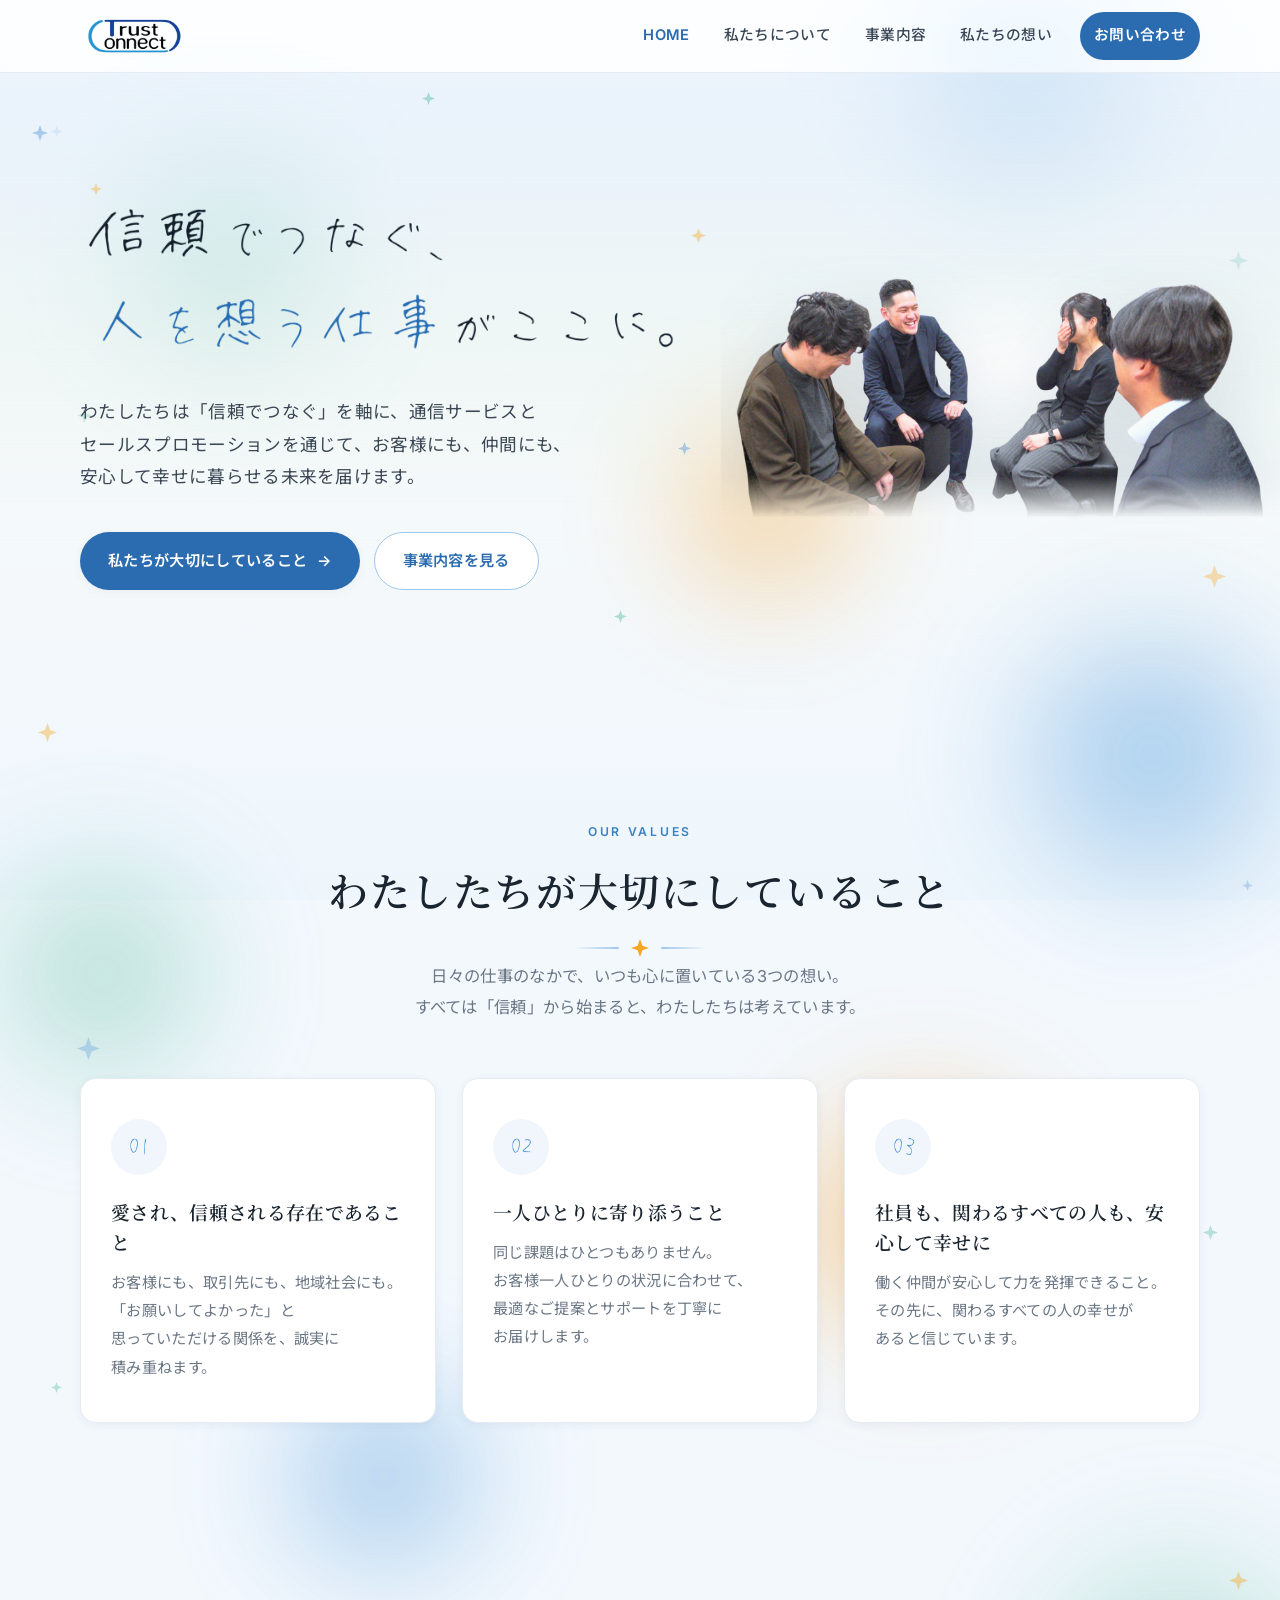
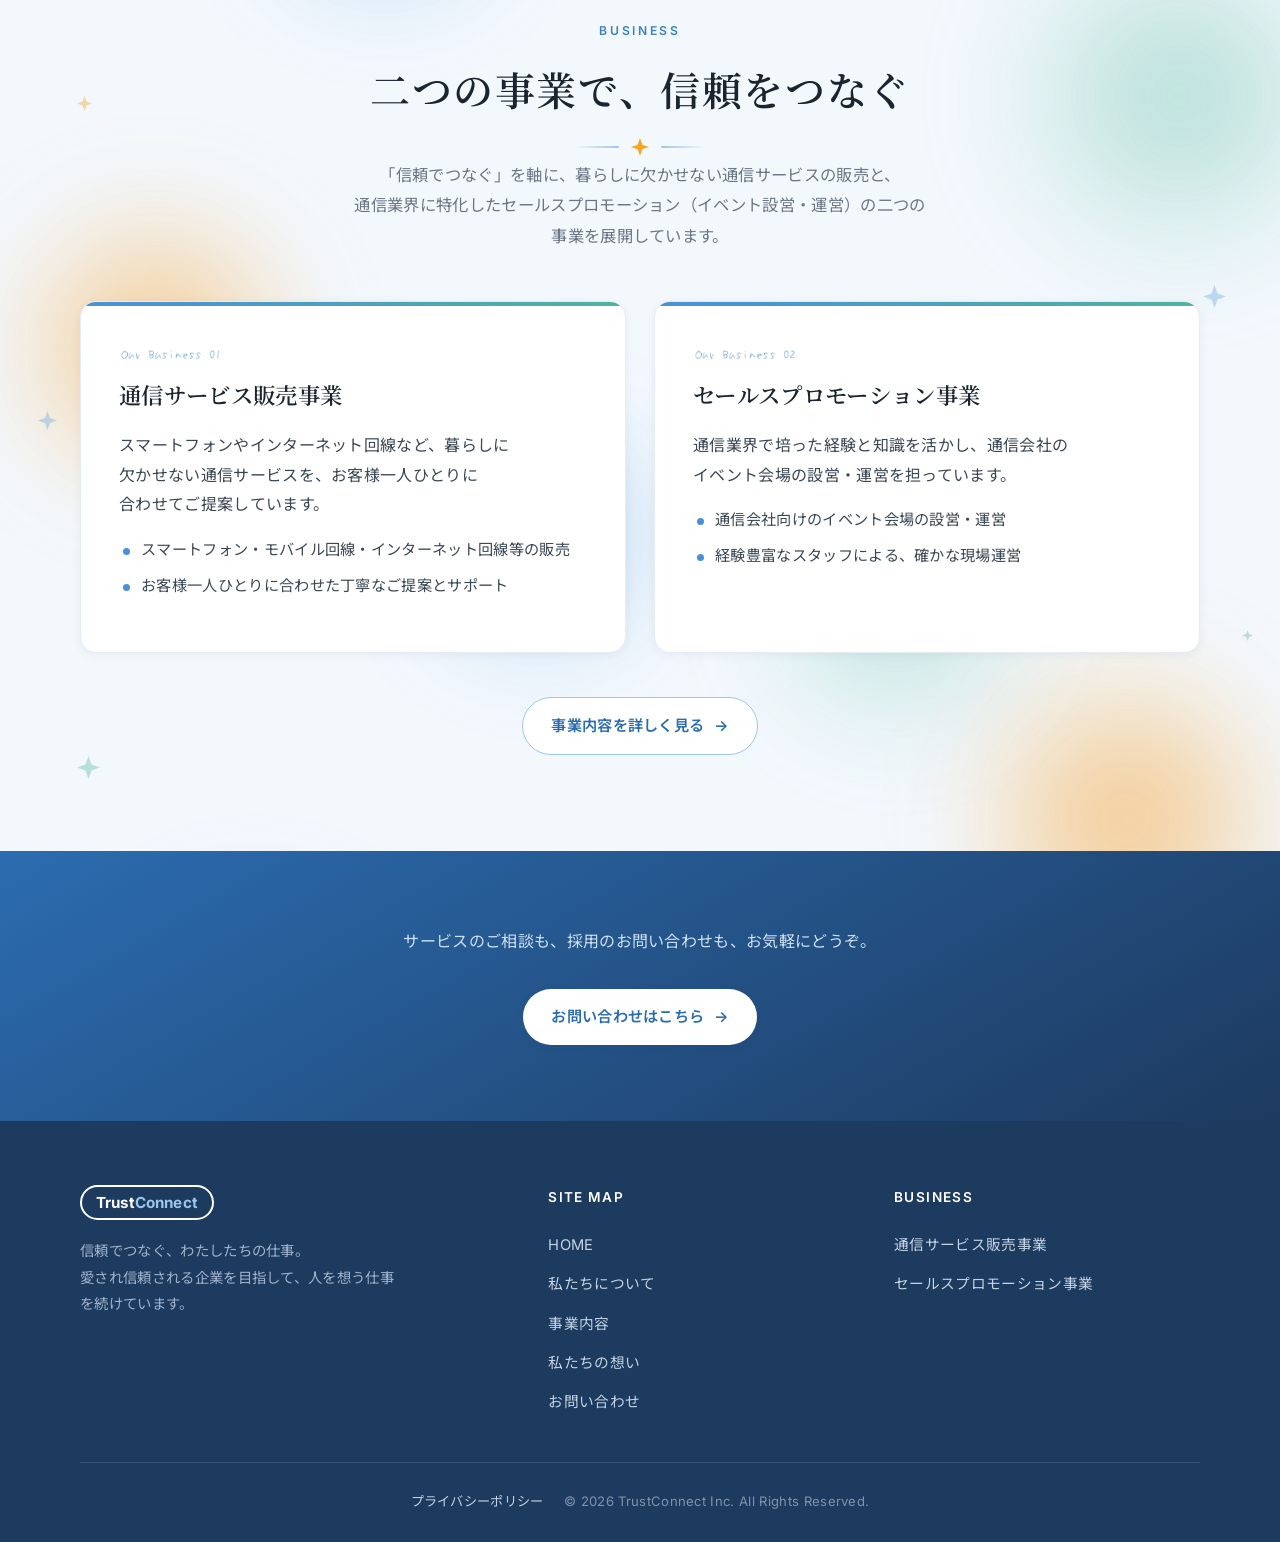
==== index.html @ 956bd87d "HOMEヒーローのあしらい（星）を控えめに調整 Co-Authored-By: Claude Opus 4.8 <noreply@anthropic.com>" ====
<!DOCTYPE html>
<html lang="ja">
<head>
<meta charset="UTF-8">
<meta name="viewport" content="width=device-width, initial-scale=1.0">
<title>TrustConnect株式会社｜信頼でつなぐ、わたしたちの仕事。</title>
<meta name="description" content="TrustConnect株式会社（トラストコネクト）は「信頼でつなぐ」を軸に、通信サービスの販売事業とセールスプロモーション事業を展開しています。愛され信頼される企業を目指して。">
<meta property="og:title" content="TrustConnect株式会社（トラストコネクト）">
<meta property="og:description" content="信頼でつなぐ、わたしたちの仕事。通信サービス販売・セールスプロモーション（イベント設営・運営）のTrustConnect株式会社（トラストコネクト）。">
<meta property="og:type" content="website">
<meta property="og:site_name" content="TrustConnect株式会社">
<script type="application/ld+json">
{
  "@context": "https://schema.org",
  "@type": "Organization",
  "name": "TrustConnect株式会社",
  "alternateName": ["トラストコネクト", "TrustConnect", "トラストコネクト株式会社"],
  "url": "https://trust-y107.github.io/trustconnect/",
  "logo": "https://trust-y107.github.io/trustconnect/images/logo.png",
  "foundingDate": "2020-09",
  "address": {
    "@type": "PostalAddress",
    "addressCountry": "JP",
    "addressRegion": "兵庫県",
    "addressLocality": "神戸市中央区",
    "streetAddress": "旭通４丁目１番３"
  },
  "email": "info@trust-effort.co.jp"
}
</script>
<link rel="preconnect" href="https://fonts.googleapis.com">
<link rel="preconnect" href="https://fonts.gstatic.com" crossorigin>
<link href="https://fonts.googleapis.com/css2?family=Inter:wght@400;500;600;700&family=Noto+Serif+JP:wght@500;600;700&family=Noto+Sans+JP:wght@400;500;700&display=swap" rel="stylesheet">
<link rel="stylesheet" href="css/style.css">
</head>
<body>

<!-- ヘッダー -->
<header class="site-header">
  <div class="container nav">
    <a href="index.html" class="brand">
      <span class="brand-logo">Trust<span>Connect</span></span>
    </a>
    <button class="nav-toggle" aria-label="メニュー"><span></span><span></span><span></span></button>
    <nav class="nav-menu">
      <a href="index.html" class="is-active">HOME</a>
      <a href="about.html">私たちについて</a>
      <a href="business.html">事業内容</a>
      <a href="vision.html">私たちの想い</a>
      <a href="contact.html" class="nav-cta">お問い合わせ</a>
    </nav>
  </div>
</header>

<!-- ヒーロー -->
<section class="hero">
  <span class="blob blob-1"></span>
  <span class="blob blob-2"></span>
  <span class="blob blob-3"></span>
  <div class="hero-decos" aria-hidden="true">
    <svg style="top:8%;left:2.5%;color:#4a90d9;width:16px;height:16px" viewBox="-10 -10 20 20"><path d="M0,-10 L2.6,-2.6 L10,0 L2.6,2.6 L0,10 L-2.6,2.6 L-10,0 L-2.6,-2.6 Z" fill="currentColor"/></svg>
    <svg style="top:17%;left:7%;color:#f5a623;width:12px;height:12px" viewBox="-10 -10 20 20"><path d="M0,-10 L2.6,-2.6 L10,0 L2.6,2.6 L0,10 L-2.6,2.6 L-10,0 L-2.6,-2.6 Z" fill="currentColor"/></svg>
    <svg style="top:3%;left:33%;color:#4fb3a0;width:13px;height:13px" viewBox="-10 -10 20 20"><path d="M0,-10 L2.6,-2.6 L10,0 L2.6,2.6 L0,10 L-2.6,2.6 L-10,0 L-2.6,-2.6 Z" fill="currentColor"/></svg>
    <svg style="top:24%;left:54%;color:#f5a623;width:15px;height:15px" viewBox="-10 -10 20 20"><path d="M0,-10 L2.6,-2.6 L10,0 L2.6,2.6 L0,10 L-2.6,2.6 L-10,0 L-2.6,-2.6 Z" fill="currentColor"/></svg>
    <svg style="top:57%;left:53%;color:#4a90d9;width:13px;height:13px" viewBox="-10 -10 20 20"><path d="M0,-10 L2.6,-2.6 L10,0 L2.6,2.6 L0,10 L-2.6,2.6 L-10,0 L-2.6,-2.6 Z" fill="currentColor"/></svg>
    <svg style="bottom:15%;left:48%;color:#4fb3a0;width:13px;height:13px" viewBox="-10 -10 20 20"><path d="M0,-10 L2.6,-2.6 L10,0 L2.6,2.6 L0,10 L-2.6,2.6 L-10,0 L-2.6,-2.6 Z" fill="currentColor"/></svg>
  </div>
  <div class="container">
    <div class="hero-grid">
      <div class="hero-inner reveal">
        <h1 class="hero-title-img"><img src="images/hero-title.png" alt="信頼でつなぐ、人を想う仕事がここに。"></h1>
        <p class="lead">わたしたちは「信頼でつなぐ」を軸に、通信サービスとセールスプロモーションを通じて、お客様にも、仲間にも、安心して幸せに暮らせる未来を届けます。</p>
        <div class="hero-actions">
          <a href="vision.html" class="btn btn-primary btn-arrow">私たちが大切にしていること</a>
          <a href="business.html" class="btn btn-ghost">事業内容を見る</a>
        </div>
      </div>
      <figure class="hero-figure cutout reveal">
        <img src="images/team_web.png" alt="談笑する TrustConnect のメンバー">
      </figure>
    </div>
  </div>
</section>

<!-- 3つの想い／価値観 -->
<section class="section">
  <div class="container center reveal">
    <span class="eyebrow">Our Values</span>
    <h2 class="section-title">わたしたちが大切にしていること</h2>
    <p class="section-lead">日々の仕事のなかで、いつも心に置いている3つの想い。<br>すべては「信頼」から始まると、わたしたちは考えています。</p>
  </div>
  <div class="container">
    <div class="values">
      <div class="value-card reveal">
        <div class="value-num"><img src="images/num-01.png" alt="01"></div>
        <h3>愛され、信頼される存在であること</h3>
        <p>お客様にも、取引先にも、地域社会にも。「お願いしてよかった」と思っていただける関係を、誠実に積み重ねます。</p>
      </div>
      <div class="value-card reveal">
        <div class="value-num"><img src="images/num-02.png" alt="02"></div>
        <h3>一人ひとりに寄り添うこと</h3>
        <p>同じ課題はひとつもありません。お客様一人ひとりの状況に合わせて、最適なご提案とサポートを丁寧にお届けします。</p>
      </div>
      <div class="value-card reveal">
        <div class="value-num"><img src="images/num-03.png" alt="03"></div>
        <h3>社員も、関わるすべての人も、安心して幸せに</h3>
        <p>働く仲間が安心して力を発揮できること。その先に、関わるすべての人の幸せがあると信じています。</p>
      </div>
    </div>
  </div>
</section>

<!-- 事業内容の概要 -->
<section class="section section--soft biz-section">
  <div class="container center reveal">
    <span class="eyebrow">Business</span>
    <h2 class="section-title">二つの事業で、信頼をつなぐ</h2>
    <p class="section-lead">「信頼でつなぐ」を軸に、暮らしに欠かせない通信サービスの販売と、通信業界に特化したセールスプロモーション（イベント設営・運営）の二つの事業を展開しています。</p>
  </div>
  <div class="container">
    <div class="biz-grid">
      <div class="biz-card reveal">
        <span class="biz-tag"><img src="images/label-biz-01.png" alt="Our Business 01"></span>
        <h3>通信サービス販売事業</h3>
        <p>スマートフォンやインターネット回線など、暮らしに欠かせない通信サービスを、お客様一人ひとりに合わせてご提案しています。</p>
        <ul>
          <li>スマートフォン・モバイル回線・インターネット回線等の販売</li>
          <li>お客様一人ひとりに合わせた丁寧なご提案とサポート</li>
        </ul>
      </div>
      <div class="biz-card reveal">
        <span class="biz-tag"><img src="images/label-biz-02.png" alt="Our Business 02"></span>
        <h3>セールスプロモーション事業</h3>
        <p>通信業界で培った経験と知識を活かし、通信会社のイベント会場の設営・運営を担っています。</p>
        <ul>
          <li>通信会社向けのイベント会場の設営・運営</li>
          <li>経験豊富なスタッフによる、確かな現場運営</li>
        </ul>
      </div>
    </div>
    <div class="center" style="margin-top:44px;">
      <a href="business.html" class="btn btn-ghost btn-arrow">事業内容を詳しく見る</a>
    </div>
  </div>
</section>

<!-- CTA -->
<section class="cta-band">
  <div class="container reveal">
    <p>サービスのご相談も、採用のお問い合わせも、お気軽にどうぞ。</p>
    <a href="contact.html" class="btn btn-primary btn-arrow">お問い合わせはこちら</a>
  </div>
</section>

<!-- フッター -->
<footer class="site-footer">
  <div class="container">
    <div class="footer-grid">
      <div class="footer-brand">
        <span class="brand-logo">Trust<span>Connect</span></span>
        <p>信頼でつなぐ、わたしたちの仕事。<br>愛され信頼される企業を目指して、人を想う仕事を続けています。</p>
      </div>
      <div class="footer-col">
        <h4>SITE MAP</h4>
        <a href="index.html">HOME</a>
        <a href="about.html">私たちについて</a>
        <a href="business.html">事業内容</a>
        <a href="vision.html">私たちの想い</a>
        <a href="contact.html">お問い合わせ</a>
      </div>
      <div class="footer-col">
        <h4>BUSINESS</h4>
        <a href="business.html">通信サービス販売事業</a>
        <a href="business.html">セールスプロモーション事業</a>
      </div>
    </div>
    <div class="footer-bottom">
      <a href="privacy.html" class="footer-legal-link">プライバシーポリシー</a>
      © 2026 TrustConnect Inc. All Rights Reserved.
    </div>
  </div>
</footer>

<script src="js/main.js"></script>
</body>
</html>
---- css/style.css ----
/* =========================================================
   TrustConnect Corporate Site
   コンセプト：信頼でつなぐ、わたしたちの仕事。
   ========================================================= */

/* ---------- デザイントークン（配色・フォント） ---------- */
:root {
  /* 配色：ロゴに合わせた信頼感 + 少しの幸福感 */
  --blue-900: #1d3a5f;
  --blue-700: #2b6cb0;
  --blue-600: #3b82c4;
  --blue-500: #4a90d9;
  --blue-300: #9cc6ec;
  --blue-100: #dcebf8;
  --blue-50:  #f0f6fc;
  --teal:     #4fb3a0;   /* 安心感 */
  --accent:   #f5a623;   /* 幸福感（差し色） */
  --accent-soft: #fbd38d;

  --ink:      #1a2530;
  --text:     #3b4754;
  --text-soft:#6b7785;
  --line:     #e6ecf2;
  --bg:       #ffffff;
  --bg-soft:  #f7fafd;

  --serif: 'Noto Serif JP', serif;
  --sans:  'Inter', 'Noto Sans JP', sans-serif;

  --maxw: 1120px;
  --radius: 16px;
  --shadow-sm: 0 2px 10px rgba(29, 58, 95, .06);
  --shadow-md: 0 12px 36px rgba(29, 58, 95, .10);
}

/* ---------- リセット ---------- */
*, *::before, *::after { box-sizing: border-box; }
html { scroll-behavior: smooth; -webkit-text-size-adjust: 100%; }
body {
  margin: 0;
  font-family: var(--sans);
  color: var(--text);
  background: #f3f8fd;
  position: relative;
  line-height: 1.85;
  font-size: 16px;
  letter-spacing: .02em;
  -webkit-font-smoothing: antialiased;
}

/* ページ全体のやわらかい背景ウォッシュ（固定） */
body::before {
  content: ""; position: fixed; inset: 0; z-index: -2; pointer-events: none;
  background: linear-gradient(180deg,
    #f1f7fd 0%, #eaf3fb 16%, #f1f8f5 36%, #f7fafd 58%, #eef6fc 100%);
}
/* 色のぼかしを点々と散らして、それぞれゆっくり漂わせる（JSで生成） */
.bg-blobs {
  position: absolute; inset: 0; z-index: -1;
  overflow: hidden; pointer-events: none;
}
.bg-blob {
  position: absolute; border-radius: 50%;
  filter: blur(54px); opacity: .74;
  will-change: transform;
  animation: blobFloat 20s ease-in-out infinite alternate;
}
.bg-blob.v2 { animation-name: blobFloat2; }
.bg-blob.v3 { animation-name: blobFloat3; }

@keyframes blobFloat {
  0%   { transform: translate(0, 0) scale(1); }
  50%  { transform: translate(96px, -116px) scale(1.24); }
  100% { transform: translate(-84px, 72px) scale(.82); }
}
@keyframes blobFloat2 {
  0%   { transform: translate(0, 0) scale(1.08); }
  50%  { transform: translate(-110px, 86px) scale(.8); }
  100% { transform: translate(78px, -98px) scale(1.26); }
}
@keyframes blobFloat3 {
  0%   { transform: translate(0, 0) scale(.9); }
  50%  { transform: translate(88px, 104px) scale(1.22); }
  100% { transform: translate(-94px, -76px) scale(1.05); }
}

/* ヒーローの装飾ぼかしもゆっくり動かす */
.blob { animation: blobFloat 26s ease-in-out infinite alternate; will-change: transform; }
.blob-2 { animation-name: blobFloat2; animation-duration: 34s; }
.blob-3 { animation-name: blobFloat3; animation-duration: 30s; }

/* 「視差効果を減らす」設定時はアニメーションを止める（色は残す） */
@media (prefers-reduced-motion: reduce) {
  .bg-blob, .blob { animation: none !important; }
}
img { max-width: 100%; display: block; }
a { color: inherit; text-decoration: none; }
ul { margin: 0; padding: 0; list-style: none; }

/* ---------- レイアウト ---------- */
.container { width: min(100% - 48px, var(--maxw)); margin-inline: auto; }
.section { padding: 96px 0; }
/* セクション背景は透過し、ページ全体の背景ぼかしを見せる（境目をなくす） */
.section--soft { background: transparent; }
.section--blue { background: transparent; }

/* ---------- 見出し ---------- */
.eyebrow {
  display: inline-block;
  font-family: var(--sans);
  font-size: .76rem;
  font-weight: 600;
  letter-spacing: .22em;
  text-transform: uppercase;
  color: var(--blue-600);
  margin-bottom: 18px;
}
.section-title {
  font-family: var(--serif);
  font-weight: 600;
  font-size: clamp(1.7rem, 1.1rem + 2.4vw, 2.5rem);
  line-height: 1.45;
  color: var(--ink);
  margin: 0 0 20px;
  letter-spacing: .04em;
}
.section-lead {
  max-width: 660px;
  color: var(--text-soft);
  margin: 0 auto;
  font-size: 1.02rem;
}
.center { text-align: center; }

/* ---------- ヘッダー ---------- */
.site-header {
  position: sticky; top: 0; z-index: 50;
  background: rgba(255,255,255,.82);
  backdrop-filter: saturate(160%) blur(14px);
  border-bottom: 1px solid var(--line);
}
.nav {
  display: flex; align-items: center; justify-content: space-between;
  height: 72px;
}
.brand { display: flex; align-items: center; gap: 10px; }
/* ロゴ画像（テキストは読み上げ用に残し、見た目は画像に置き換え） */
.brand-logo {
  display: inline-block;
  width: 150px; height: 44px;
  background: url("../images/logo.png") left center / contain no-repeat;
  text-indent: -9999px; overflow: hidden; white-space: nowrap;
  border: 0; padding: 0;
}
.brand-logo span { display: none; }

.nav-menu { display: flex; align-items: center; gap: 6px; }
.nav-menu a {
  font-size: .92rem;
  font-weight: 500;
  color: var(--text);
  padding: 10px 14px;
  border-radius: 999px;
  transition: color .2s, background .2s;
}
.nav-menu a:hover { color: var(--blue-700); background: var(--blue-50); }
.nav-menu a.is-active { color: var(--blue-700); font-weight: 600; }
.nav-cta {
  margin-left: 8px;
  background: var(--blue-700) !important;
  color: #fff !important;
  font-weight: 600 !important;
}
.nav-cta:hover { background: var(--blue-900) !important; }

.nav-toggle {
  display: none; border: none; background: transparent; cursor: pointer;
  width: 44px; height: 44px; padding: 10px;
}
.nav-toggle span {
  display: block; height: 2px; background: var(--ink); border-radius: 2px;
  transition: transform .25s, opacity .25s;
}
.nav-toggle span + span { margin-top: 6px; }

/* ---------- ボタン ---------- */
.btn {
  display: inline-flex; align-items: center; gap: 10px;
  font-weight: 600; font-size: .95rem;
  padding: 14px 28px; border-radius: 999px;
  transition: transform .2s, box-shadow .2s, background .2s;
  cursor: pointer; border: none;
}
.btn-primary { background: var(--blue-700); color: #fff; box-shadow: var(--shadow-sm); }
.btn-primary:hover { background: var(--blue-900); transform: translateY(-2px); box-shadow: var(--shadow-md); }
.btn-ghost { background: #fff; color: var(--blue-700); border: 1.5px solid var(--blue-300); }
.btn-ghost:hover { border-color: var(--blue-700); transform: translateY(-2px); }
.btn-arrow::after { content: "→"; transition: transform .2s; }
.btn:hover .btn-arrow::after, .btn-arrow:hover::after { transform: translateX(4px); }

/* ---------- ヒーロー ---------- */
.hero {
  position: relative; overflow: hidden;
  /* 上はやさしく色づき、下端は透明にして背景へ馴染ませる（切れ目をなくす） */
  background: linear-gradient(180deg,
    rgba(233,242,251,.65) 0%, rgba(238,246,243,.32) 55%, rgba(247,250,253,0) 100%);
  padding: 120px 0 130px;
}
.hero-grid {
  position: relative; z-index: 2;
  display: grid; grid-template-columns: 1.16fr .84fr; gap: 30px; align-items: center;
}
.hero-inner { max-width: 700px; }
.hero-figure { position: relative; margin: 0; }
.hero-figure img { width: 100%; height: auto; display: block; }

/* 切り抜き写真：右の余白側へ広げて大きく＋背景になじむやわらかい雰囲気に */
.hero-figure.cutout { width: calc(100% + 80px); margin-right: -80px; }
.hero-figure.cutout::before {            /* 人物のうしろに置く、やわらかい光 */
  content: ""; position: absolute; inset: -8% -2% 2% -2%; z-index: -1;
  background: radial-gradient(58% 52% at 52% 46%, rgba(255,255,255,.92), rgba(255,255,255,0) 72%);
  filter: blur(6px);
}
.hero-figure.cutout img {
  transform: scale(1.04); transform-origin: right bottom;      /* 少し大きく */
  filter: brightness(1.09) saturate(1.05) contrast(.96)        /* 明るく・やわらかく */
          drop-shadow(0 22px 38px rgba(29, 58, 95, .14));
  /* 体の切れた下端を背景へふわっと溶かし、不自然なカット線を消す */
  -webkit-mask-image: linear-gradient(to bottom, #000 84%, rgba(0,0,0,0) 100%);
          mask-image: linear-gradient(to bottom, #000 84%, rgba(0,0,0,0) 100%);
}
.hero-figure.framed img { border-radius: 22px; box-shadow: var(--shadow-md); }

/* ヒーローのあしらい（アクセントの星） */
.hero-decos { position: absolute; inset: 0; z-index: 1; pointer-events: none; }
.hero-decos svg { position: absolute; opacity: .42; filter: drop-shadow(0 1px 3px rgba(29,58,95,.05)); }
@media (max-width: 760px) { .hero-decos svg:nth-child(n+4) { display: none; } }
.hero h1 {
  font-family: var(--serif);
  font-weight: 600;
  font-size: clamp(2rem, 1.2rem + 3.2vw, 3.1rem);
  line-height: 1.5;
  color: var(--ink);
  letter-spacing: .03em;
  margin: 0 0 26px;
}
.hero h1 .accent { color: var(--blue-700); }
/* 手書きタイトル（えり字・画像） */
.hero h1.hero-title-img { margin: 0 0 30px; }
.hero h1.hero-title-img img { display: block; width: 100%; max-width: 700px; height: auto; }
.hero p.lead {
  font-size: 1.1rem; color: var(--text); max-width: 560px; margin: 0 0 38px;
  /* 日本語を自然な区切りで折り返し、行末の孤立文字を防ぐ */
  line-break: strict;
  word-break: auto-phrase;
  text-wrap: pretty;
}
.hero-actions { display: flex; gap: 14px; flex-wrap: wrap; }

/* 旧・ヒーロー内の装飾ぼかしは非表示（overflow:hidden で下端が切れて横線になるため）。
   色の動きはページ全体の .bg-blobs が担当する */
.blob { display: none; }
.blob-1 { width: 360px; height: 360px; background: var(--blue-300); top: -80px; right: -60px; }
.blob-2 { width: 300px; height: 300px; background: var(--accent-soft); bottom: -90px; right: 18%; opacity:.4; }
.blob-3 { width: 260px; height: 260px; background: #bfe8de; bottom: -70px; left: -60px; opacity:.45; }

/* ---------- 価値観カード（3つの想い） ---------- */
.values { display: grid; grid-template-columns: repeat(3, 1fr); gap: 26px; margin-top: 56px; }
.value-card {
  background: #fff; border: 1px solid var(--line); border-radius: var(--radius);
  padding: 40px 30px; box-shadow: var(--shadow-sm);
  transition: transform .25s, box-shadow .25s;
}
.value-card:hover { transform: translateY(-6px); box-shadow: var(--shadow-md); }
.value-num {
  font-family: var(--serif); font-size: 1.5rem; color: var(--blue-500);
  width: 56px; height: 56px; border-radius: 50%;
  display: grid; place-items: center; background: var(--blue-50);
  margin-bottom: 22px;
}
.value-num img { height: 34px; width: auto; display: block; }
.value-card h3 {
  font-family: var(--serif); font-weight: 600; font-size: 1.18rem;
  color: var(--ink); margin: 0 0 12px; line-height: 1.6;
}
.value-card p { margin: 0; font-size: .95rem; color: var(--text-soft); }

/* ---------- 事業概要（2カラム） ---------- */
.biz-grid { display: grid; grid-template-columns: repeat(2, 1fr); gap: 28px; margin-top: 50px; }
.biz-card {
  position: relative; overflow: hidden;
  background: #fff; border: 1px solid var(--line); border-radius: var(--radius);
  padding: 44px 38px; box-shadow: var(--shadow-sm);
  transition: transform .25s, box-shadow .25s;
}
.biz-card:hover { transform: translateY(-6px); box-shadow: var(--shadow-md); }
.biz-card::before {
  content: ""; position: absolute; top: 0; left: 0; width: 100%; height: 4px;
  background: linear-gradient(90deg, var(--blue-500), var(--teal));
}
.biz-tag {
  font-size: .74rem; font-weight: 600; letter-spacing: .14em;
  color: var(--blue-600); text-transform: uppercase;
}
.biz-card h3 {
  font-family: var(--serif); font-size: 1.4rem; color: var(--ink);
  margin: 10px 0 16px; font-weight: 600;
}
.biz-card ul { margin-top: 16px; }
.biz-card li {
  position: relative; padding-left: 22px; margin-bottom: 8px;
  font-size: .95rem; color: var(--text);
}
.biz-card li::before {
  content: ""; position: absolute; left: 4px; top: 12px;
  width: 7px; height: 7px; border-radius: 50%; background: var(--blue-500);
}

/* ---------- 背景の飾り星（全ページ共通・左右端のみ） ---------- */
.bg-stars { position: absolute; inset: 0; z-index: -1; pointer-events: none; overflow: hidden; }
.bg-stars svg { filter: drop-shadow(0 1px 3px rgba(29,58,95,.05)); }
/* 余白が狭い画面では文字に重なるため非表示 */
@media (max-width: 900px) { .bg-stars { display: none; } }

/* ---------- 日本語の自然な改行（孤立文字・不自然な折り返しを防ぐ） ---------- */
.section-lead, .lead, .page-hero p, .biz-card p, .biz-card li,
.value-card p, .policy-item p, .message-body p, .story-block p,
.cta-band p, .legal-intro, .legal-article p, .form-note {
  line-break: strict;
  word-break: auto-phrase;
  text-wrap: pretty;
}

/* vision の引用（手書き画像） */
.quote img { display: block; width: 100%; max-width: 540px; height: auto; margin: 0 auto; }

/* ---------- BUSINESS セクションのあしらい ---------- */
.biz-section { position: relative; }
.biz-section > .container { position: relative; z-index: 1; }

/* タイトル下の飾り罫＋星 */
.title-deco { display: flex; align-items: center; justify-content: center; gap: 12px; margin: 16px 0 4px; }
.title-deco i { display: block; width: 46px; height: 2px; border-radius: 2px; background: linear-gradient(90deg, transparent, var(--blue-300)); }
.title-deco i:last-child { background: linear-gradient(90deg, var(--blue-300), transparent); }
.title-deco .ds { width: 18px; height: 18px; color: var(--accent); }

/* Our Business ラベル（手書き画像） */
.biz-tag img { height: 18px; width: auto; display: block; }
.biz-tag-num img { height: 50px; }                 /* 事業内容ページ：番号のみ・大きめ */

/* 事業紹介の本文：HOMEのカード本文と同じ詰め具合に揃える */
.biz-intro p { line-height: 1.85; margin: 0 0 16px; }

/* 事業紹介とカードの間隔をHOMEと同じに（2セクション間の余白を詰める） */
.biz-intro-sec { padding-bottom: 0; }
.biz-cards-sec { padding-top: 0; }

/* ---------- ページヘッダー（下層ページ共通） ---------- */
.page-hero {
  position: relative; overflow: hidden;
  background: linear-gradient(180deg, rgba(230,240,249,.7) 0%, rgba(247,250,253,0) 100%);
  padding: 96px 0 70px; text-align: center;
}
.page-hero h1 {
  font-family: var(--serif); font-weight: 600;
  font-size: clamp(1.9rem, 1.2rem + 3vw, 2.8rem);
  color: var(--ink); margin: 8px 0 14px; letter-spacing: .06em;
}
.page-hero p { color: var(--text-soft); margin: 0; }
.page-hero .en {
  font-size: .8rem; font-weight: 600; letter-spacing: .24em;
  color: var(--blue-500); text-transform: uppercase;
}

/* ---------- 代表メッセージ ---------- */
.message { display: grid; grid-template-columns: 320px 1fr; gap: 56px; align-items: start; }
.message-photo {
  border-radius: var(--radius); overflow: hidden; box-shadow: var(--shadow-md);
  background: linear-gradient(160deg, var(--blue-100), #fff);
  aspect-ratio: 4/5; display: grid; place-items: center; text-align: center;
  color: var(--blue-500); font-size: .85rem; padding: 0;
}
.message-photo img { width: 100%; height: 100%; object-fit: cover; object-position: center 22%; display: block; }
.message-body h2 {
  font-family: var(--serif); font-weight: 600; font-size: 1.5rem;
  color: var(--ink); line-height: 1.7; margin: 0 0 24px;
}
.message-body p { margin: 0 0 18px; }
.message-sign { margin-top: 28px; font-size: .92rem; color: var(--text-soft); }
.message-sign strong { font-family: var(--serif); font-size: 1.1rem; color: var(--ink); }

/* ---------- 経営理念ボックス ---------- */
.philosophy {
  background: #fff; border: 1px solid var(--line); border-left: 4px solid var(--blue-500);
  border-radius: 12px; padding: 30px 34px; margin: 30px 0;
}
.philosophy p { font-family: var(--serif); font-size: 1.15rem; color: var(--ink); margin: 0; line-height: 1.9; }

/* ---------- 経営方針（3並列） ---------- */
.policy { display: grid; grid-template-columns: repeat(3, 1fr); gap: 24px; }
.policy-item {
  background: #fff; border: 1px solid var(--line); border-radius: var(--radius);
  padding: 34px 28px; text-align: center; box-shadow: var(--shadow-sm);
}
.policy-icon {
  width: 64px; height: 64px; margin: 0 auto 18px; border-radius: 50%;
  background: var(--blue-50); display: grid; place-items: center;
  font-size: 1.5rem;
}
.policy-icon img { width: 34px; height: 34px; object-fit: contain; display: block; }
/* 握手アイコンは横長のため、少し大きめに表示してバランスを揃える */
.policy-icon img[src*="icon-trust"] { width: 46px; height: 46px; }
.policy-item h3 { font-family: var(--serif); font-size: 1.1rem; color: var(--ink); margin: 0 0 10px; }
.policy-item p { font-size: .92rem; color: var(--text-soft); margin: 0; }

/* ---------- 会社概要テーブル ---------- */
.profile-table { width: 100%; border-collapse: collapse; background: #fff; border-radius: var(--radius); overflow: hidden; box-shadow: var(--shadow-sm); }
.profile-table th, .profile-table td { text-align: left; padding: 18px 24px; border-bottom: 1px solid var(--line); font-size: .96rem; vertical-align: top; }
.profile-table th { width: 200px; background: var(--bg-soft); color: var(--ink); font-weight: 600; }
.profile-table tr:last-child th, .profile-table tr:last-child td { border-bottom: none; }

/* ---------- 沿革 ---------- */
.timeline { border-left: 2px solid var(--blue-100); margin-left: 8px; padding-left: 32px; }
.timeline-item { position: relative; padding-bottom: 30px; }
.timeline-item::before {
  content: ""; position: absolute; left: -41px; top: 4px;
  width: 14px; height: 14px; border-radius: 50%; background: var(--blue-500);
  border: 3px solid #fff; box-shadow: 0 0 0 2px var(--blue-100);
}
.timeline-item .year { font-family: var(--serif); font-weight: 600; color: var(--blue-700); font-size: 1.05rem; }
.timeline-item p { margin: 4px 0 0; color: var(--text); font-size: .96rem; }

/* ---------- 想いページ（ストーリー） ---------- */
.story { max-width: 760px; margin: 0 auto; }
.story-block { margin-bottom: 60px; }
.story-block h2 {
  font-family: var(--serif); font-weight: 600; font-size: 1.5rem; color: var(--ink);
  margin: 0 0 18px; padding-left: 18px; border-left: 4px solid var(--accent);
  line-height: 1.6;
}
.story-block p { margin: 0 0 16px; font-size: 1.02rem; }
.quote {
  font-family: var(--serif); font-size: 1.3rem; color: var(--blue-700);
  text-align: center; line-height: 1.9; margin: 70px auto; max-width: 900px;
}

/* ---------- 法務ページ（プライバシーポリシー等） ---------- */
.legal { max-width: 840px; margin: 0 auto; }
.legal-intro { color: var(--text-soft); margin: 0 0 40px; font-size: .95rem; }
.legal-article { margin-bottom: 40px; }
.legal-article h2 {
  font-family: var(--serif); font-weight: 600; font-size: 1.22rem; color: var(--ink);
  margin: 0 0 16px; padding-bottom: 10px; border-bottom: 1px solid var(--line);
}
.legal-article p { margin: 0 0 12px; font-size: .96rem; }
.legal-article ol, .legal-article ul { margin: 6px 0 14px; padding-left: 1.5em; }
.legal-article ol li, .legal-article ul li { margin-bottom: 8px; font-size: .96rem; }
.legal-article ul { list-style: none; padding-left: 1.2em; }
.legal-article ul li { position: relative; }
.legal-article ul li::before { content: "・"; position: absolute; left: -1.1em; color: var(--blue-500); }
.legal-article .sub { padding-left: 1.2em; margin: 6px 0 12px; }
.legal-article .sub p { margin: 0 0 8px; font-size: .95rem; }
.legal-address {
  background: var(--bg-soft); border: 1px solid var(--line); border-radius: 12px;
  padding: 24px 28px; line-height: 2; font-size: .96rem; color: var(--ink);
}
.legal-end { text-align: right; color: var(--text-soft); margin-top: 32px; }

/* ---------- お問い合わせフォーム ---------- */
.form { max-width: 680px; margin: 0 auto; }
.form-row { margin-bottom: 24px; }
.form-row label { display: block; font-weight: 600; color: var(--ink); margin-bottom: 8px; font-size: .95rem; }
.form-row .req { color: #e05252; font-size: .8rem; margin-left: 6px; }
.form-row input, .form-row textarea, .form-row select {
  width: 100%; padding: 14px 16px; border: 1.5px solid var(--line); border-radius: 12px;
  font-family: inherit; font-size: 1rem; color: var(--ink); background: #fff;
  transition: border-color .2s, box-shadow .2s;
}
.form-row input:focus, .form-row textarea:focus, .form-row select:focus {
  outline: none; border-color: var(--blue-500); box-shadow: 0 0 0 3px var(--blue-50);
}
.form-row textarea { min-height: 150px; resize: vertical; }
.form-note { font-size: .85rem; color: var(--text-soft); text-align: center; margin-top: 8px; }
.contact-info { display: grid; grid-template-columns: repeat(2, 1fr); gap: 24px; margin-bottom: 50px; }
.contact-info .item { background: var(--bg-soft); border-radius: var(--radius); padding: 28px; text-align: center; }
.contact-info .item .label { font-size: .8rem; letter-spacing: .12em; color: var(--blue-600); font-weight: 600; }
.contact-info .item .val { font-family: var(--serif); font-size: 1.25rem; color: var(--ink); margin-top: 8px; }

/* ---------- CTA 帯 ---------- */
.cta-band {
  background: linear-gradient(150deg, var(--blue-700), var(--blue-900));
  color: #fff; text-align: center; padding: 76px 0; position: relative; overflow: hidden;
}
.cta-band h2 { font-family: var(--serif); font-weight: 600; font-size: clamp(1.5rem, 1rem + 2vw, 2.1rem); margin: 0 0 16px; letter-spacing: .05em; }
.cta-band p { color: #cfe0f3; margin: 0 0 32px; }
.cta-band .btn-primary { background: #fff; color: var(--blue-700); }
.cta-band .btn-primary:hover { background: var(--accent); color: #fff; }

/* ---------- フッター ---------- */
.site-footer { background: var(--blue-900); color: #c4d3e4; padding: 64px 0 28px; }
.footer-grid { display: grid; grid-template-columns: 1.4fr 1fr 1fr; gap: 40px; padding-bottom: 40px; border-bottom: 1px solid rgba(255,255,255,.12); }
/* フッターは画像ではなくテキストロゴに戻す */
.footer-brand .brand-logo {
  background: none;
  width: auto; height: auto;
  text-indent: 0; overflow: visible; white-space: normal;
  font-family: var(--sans); font-weight: 700; letter-spacing: .01em; line-height: 1;
  font-size: .95rem;
  border: 2px solid #fff; color: #fff;
  padding: 8px 14px; border-radius: 999px;
}
.footer-brand .brand-logo span { display: inline; color: var(--blue-300); }
.footer-brand p { margin: 18px 0 0; font-size: .9rem; color: #9fb3cc; max-width: 320px; }
.footer-col h4 { color: #fff; font-size: .85rem; letter-spacing: .1em; margin: 0 0 16px; font-weight: 600; }
.footer-col a { display: block; font-size: .92rem; padding: 6px 0; color: #c4d3e4; transition: color .2s; }
.footer-col a:hover { color: #fff; }
.footer-bottom { text-align: center; padding-top: 26px; font-size: .82rem; color: #7f93ad; }
.footer-legal-link { color: #c4d3e4; margin-right: 16px; }
.footer-legal-link:hover { color: #fff; }

/* ---------- アニメーション（スクロールで出現） ---------- */
.reveal { opacity: 0; transform: translateY(24px); transition: opacity .7s ease, transform .7s ease; }
.reveal.in { opacity: 1; transform: none; }

/* ---------- レスポンシブ ---------- */
@media (max-width: 920px) {
  .hero { padding: 90px 0 80px; }
  .hero-grid { grid-template-columns: 1fr; gap: 8px; text-align: center; }
  .hero-inner { max-width: none; }
  .hero-actions { justify-content: center; }
  .hero-figure, .hero-figure.cutout { width: 100%; max-width: 540px; margin: 0 auto; }
  .hero-figure.cutout img { transform: none; }
  .message { grid-template-columns: 1fr; gap: 32px; }
  .message-photo { max-width: 300px; margin: 0 auto; }
  .footer-grid { grid-template-columns: 1fr 1fr; }
}
@media (max-width: 760px) {
  .section { padding: 64px 0; }
  .nav-menu {
    position: fixed; inset: 72px 0 auto 0;
    flex-direction: column; align-items: stretch; gap: 0;
    background: #fff; border-bottom: 1px solid var(--line);
    padding: 12px 24px 24px; box-shadow: var(--shadow-md);
    transform: translateY(-130%); transition: transform .3s; z-index: 40;
  }
  .nav-menu.open { transform: none; }
  .nav-menu a { padding: 14px 8px; border-radius: 10px; }
  .nav-cta { margin: 8px 0 0; text-align: center; }
  .nav-toggle { display: block; }
  .values, .biz-grid, .policy, .contact-info { grid-template-columns: 1fr; }
  .footer-grid { grid-template-columns: 1fr; gap: 28px; }
  .profile-table th { width: 130px; }
}
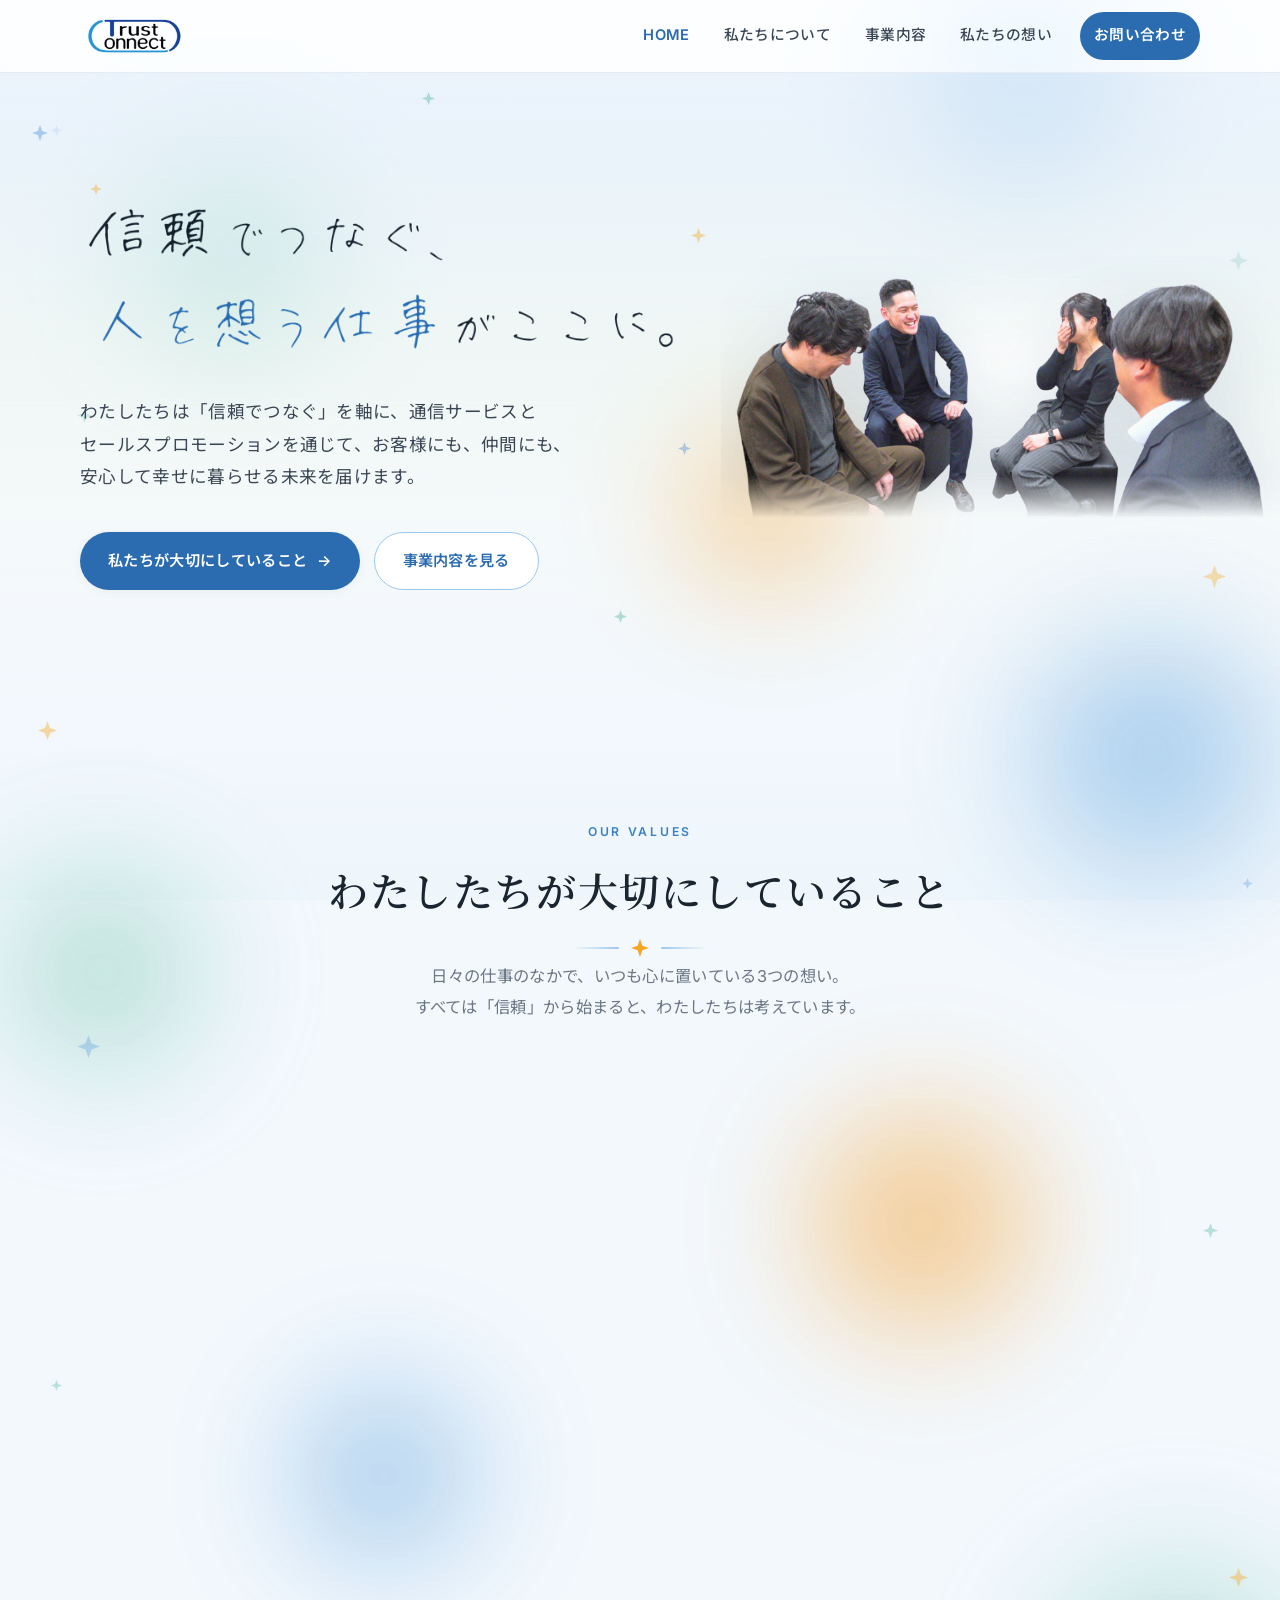
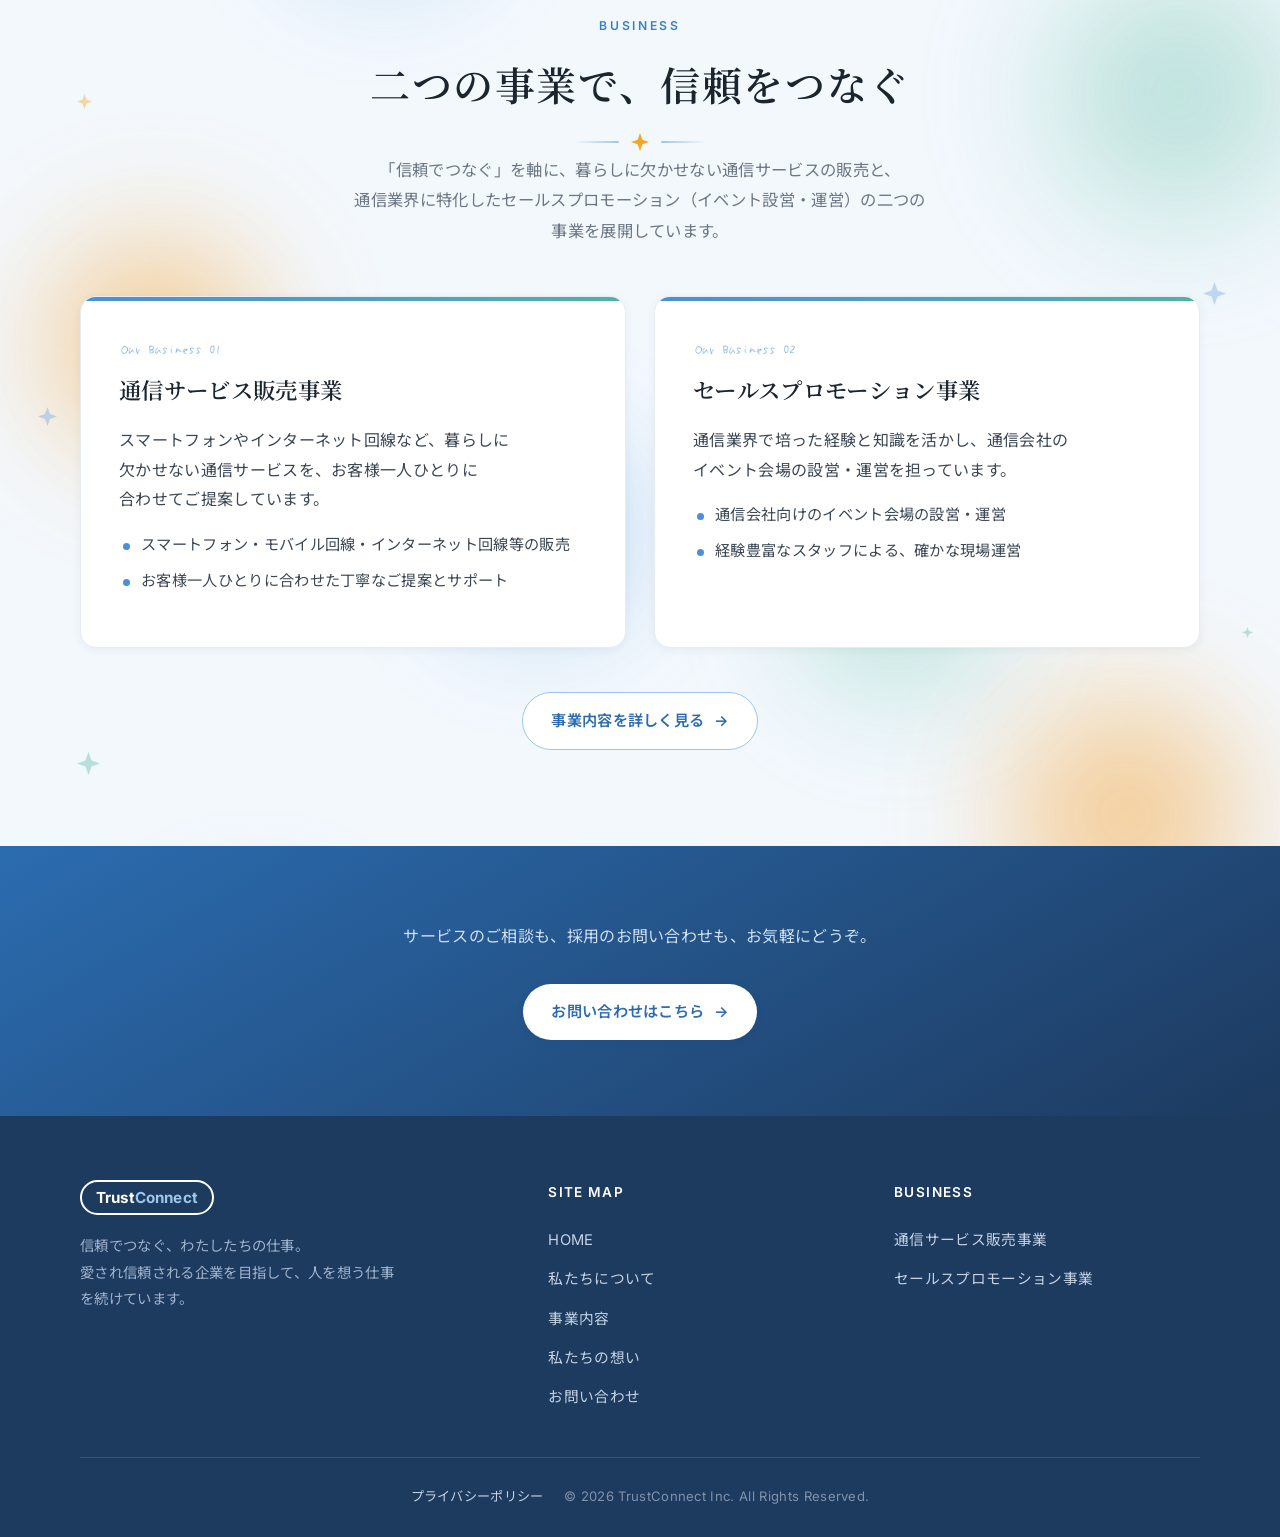
==== commit 524f6fd7: "価値観カードの見出し3つを手書き（えり字）画像に変更 Co-Authored-By: Claude Opus 4.8 <noreply@anthropic.com>" ====
--- a/index.html
+++ b/index.html
@@ -93,17 +93,17 @@
     <div class="values">
       <div class="value-card reveal">
         <div class="value-num"><img src="images/num-01.png" alt="01"></div>
-        <h3>愛され、信頼される存在であること</h3>
+        <h3><img src="images/value-title-01.png" alt="愛され、信頼される存在であること" style="width:165px"></h3>
         <p>お客様にも、取引先にも、地域社会にも。「お願いしてよかった」と思っていただける関係を、誠実に積み重ねます。</p>
       </div>
       <div class="value-card reveal">
         <div class="value-num"><img src="images/num-02.png" alt="02"></div>
-        <h3>一人ひとりに寄り添うこと</h3>
+        <h3><img src="images/value-title-02.png" alt="一人ひとりに寄り添うこと" style="width:218px"></h3>
         <p>同じ課題はひとつもありません。お客様一人ひとりの状況に合わせて、最適なご提案とサポートを丁寧にお届けします。</p>
       </div>
       <div class="value-card reveal">
         <div class="value-num"><img src="images/num-03.png" alt="03"></div>
-        <h3>社員も、関わるすべての人も、安心して幸せに</h3>
+        <h3><img src="images/value-title-03.png" alt="社員も、関わるすべての人も、安心して幸せに" style="width:252px"></h3>
         <p>働く仲間が安心して力を発揮できること。その先に、関わるすべての人の幸せがあると信じています。</p>
       </div>
     </div>
--- a/css/style.css
+++ b/css/style.css
@@ -283,6 +283,7 @@
   font-family: var(--serif); font-weight: 600; font-size: 1.18rem;
   color: var(--ink); margin: 0 0 12px; line-height: 1.6;
 }
+.value-card h3 img { display: block; height: auto; }   /* 手書き見出し（画像） */
 .value-card p { margin: 0; font-size: .95rem; color: var(--text-soft); }
 
 /* ---------- 事業概要（2カラム） ---------- */
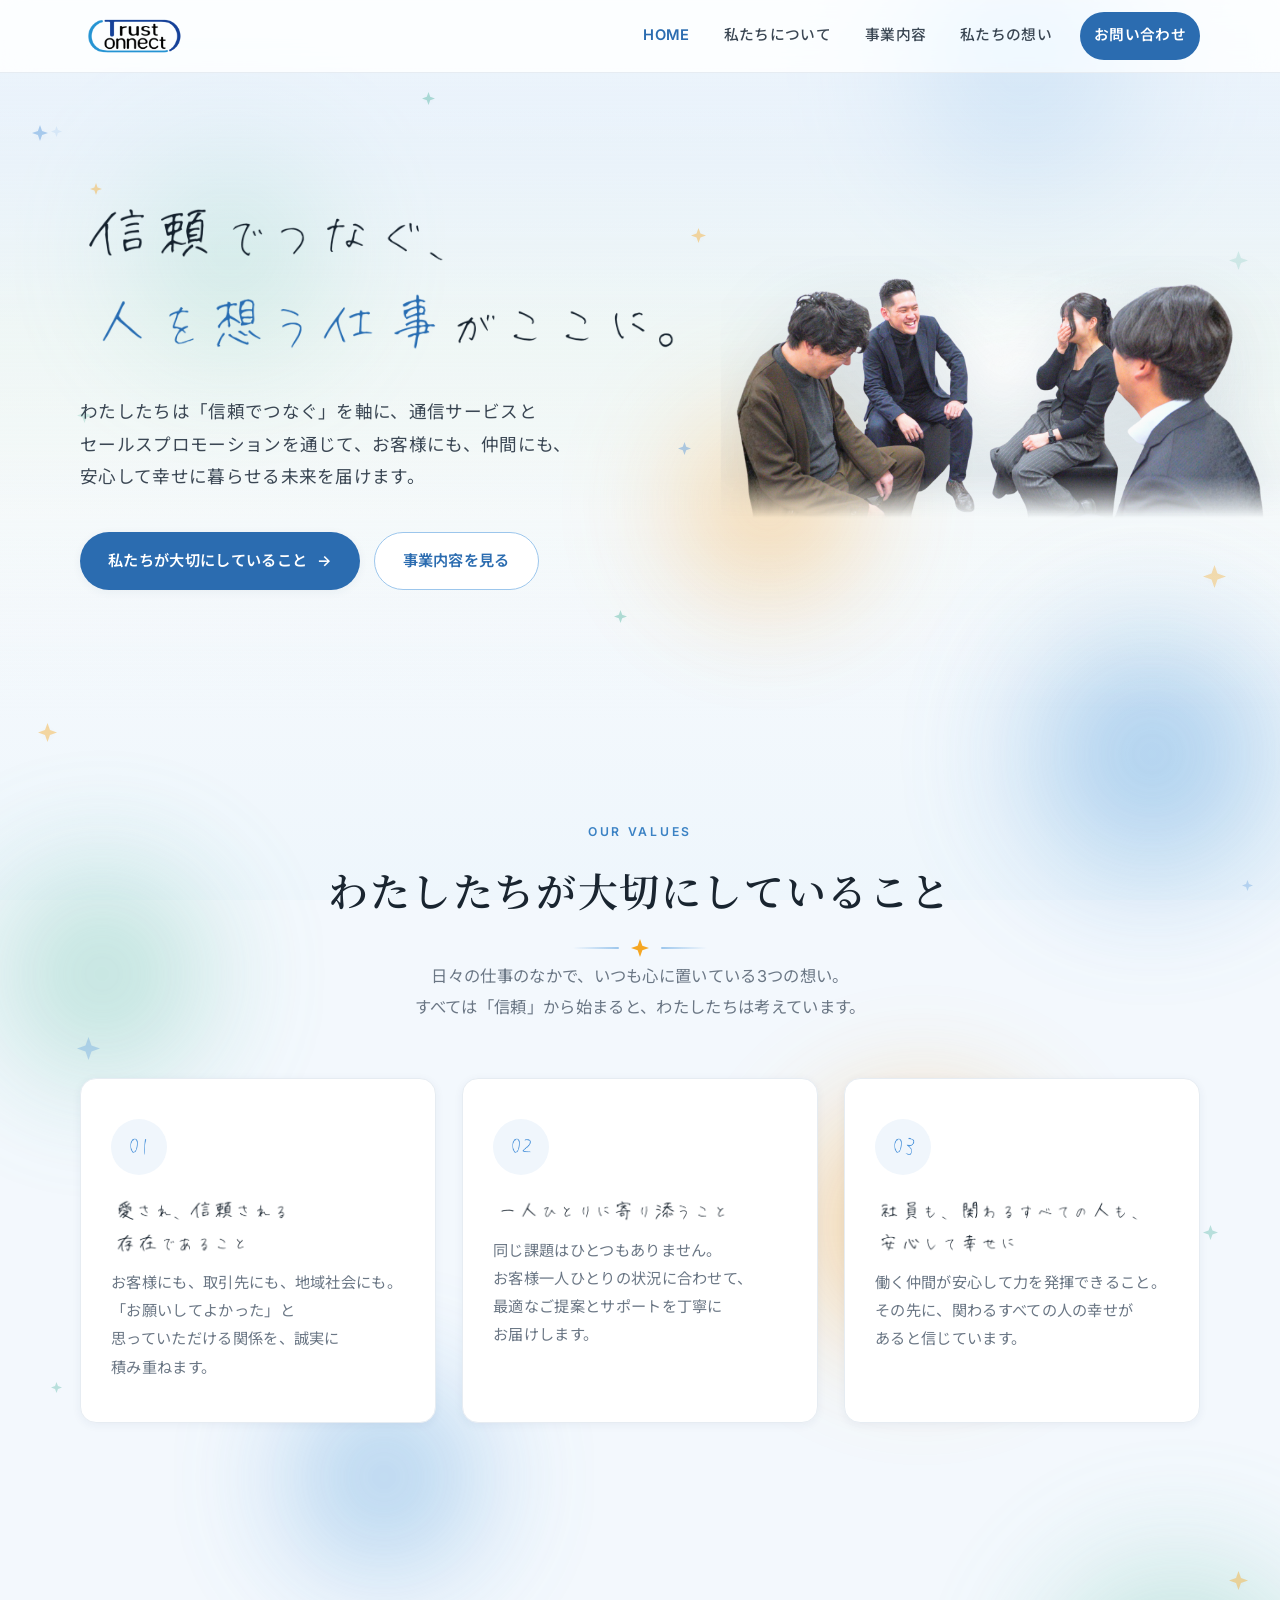
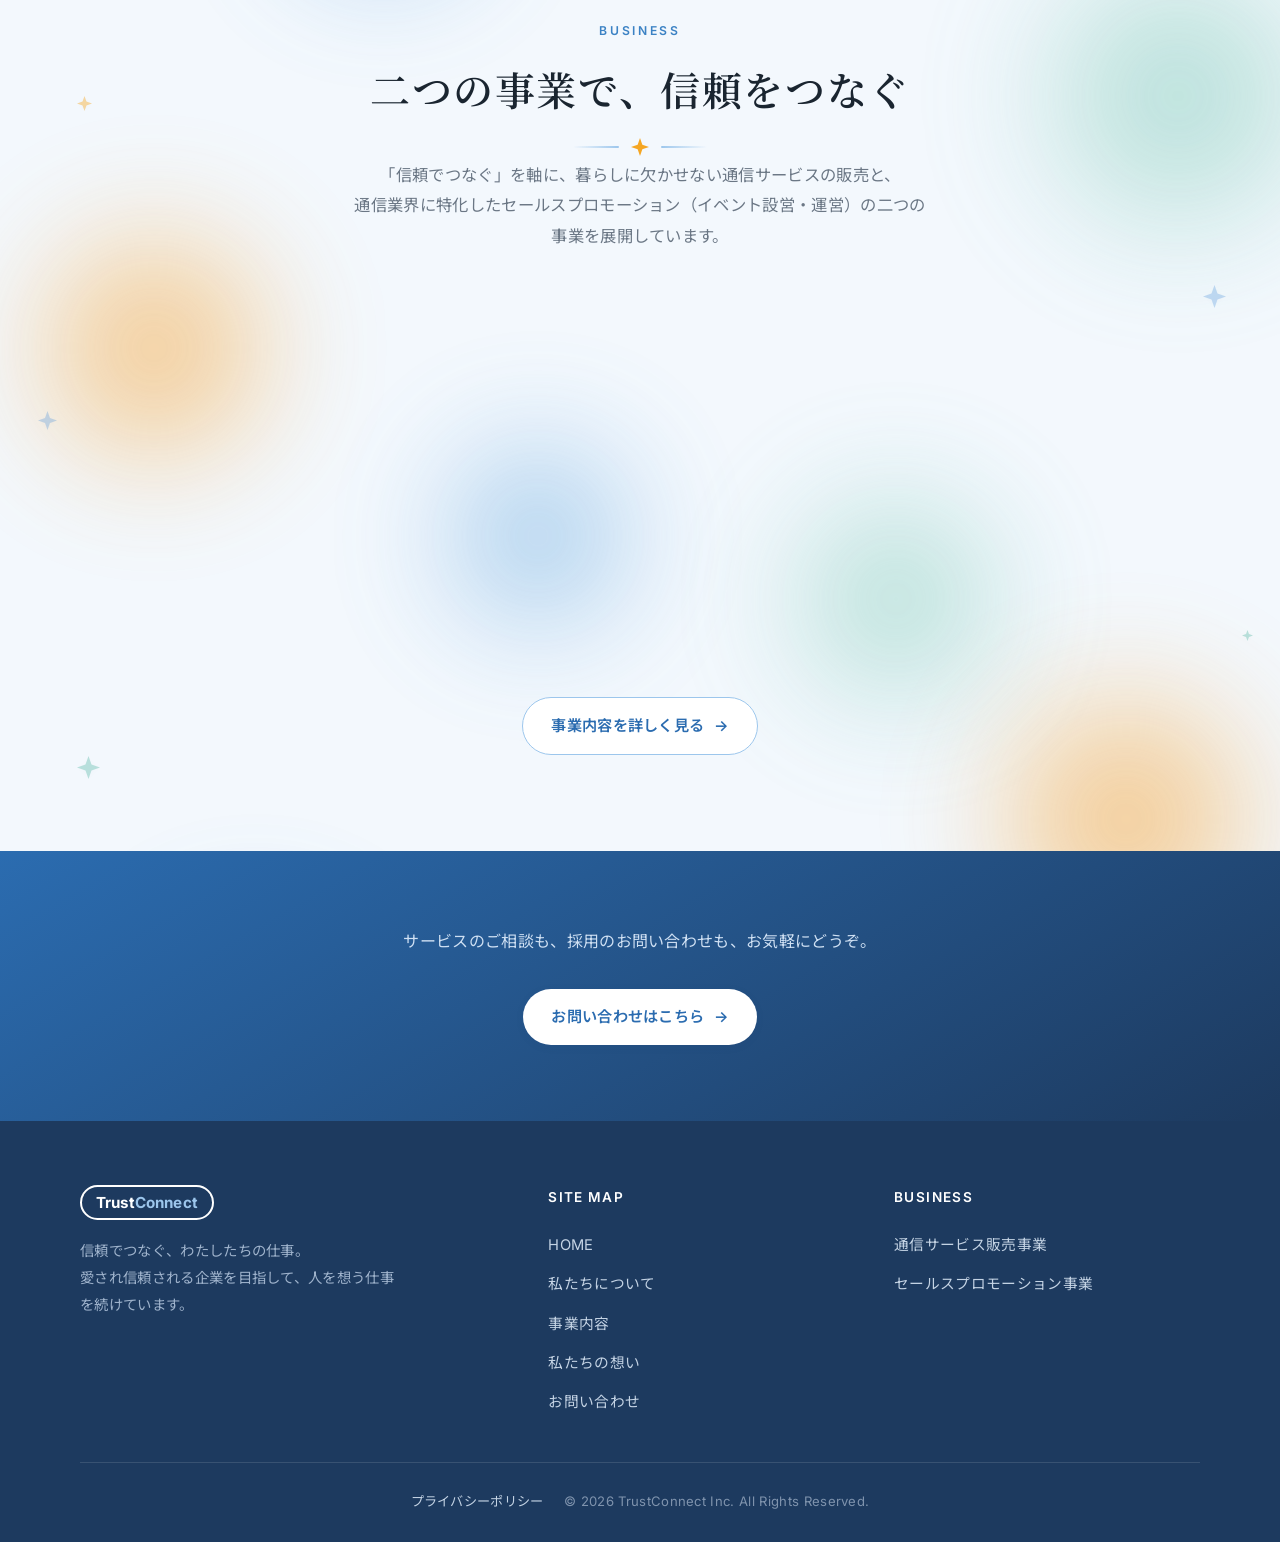
==== commit dcdaa14c: "価値観カードの手書き見出しを少し大きく（はみ出し防止も追加） Co-Authored-By: Claude Opus 4.8 <noreply@anthropic.com>" ====
--- a/index.html
+++ b/index.html
@@ -93,17 +93,17 @@
     <div class="values">
       <div class="value-card reveal">
         <div class="value-num"><img src="images/num-01.png" alt="01"></div>
-        <h3><img src="images/value-title-01.png" alt="愛され、信頼される存在であること" style="width:165px"></h3>
+        <h3><img src="images/value-title-01.png" alt="愛され、信頼される存在であること" style="width:180px"></h3>
         <p>お客様にも、取引先にも、地域社会にも。「お願いしてよかった」と思っていただける関係を、誠実に積み重ねます。</p>
       </div>
       <div class="value-card reveal">
         <div class="value-num"><img src="images/num-02.png" alt="02"></div>
-        <h3><img src="images/value-title-02.png" alt="一人ひとりに寄り添うこと" style="width:218px"></h3>
+        <h3><img src="images/value-title-02.png" alt="一人ひとりに寄り添うこと" style="width:238px"></h3>
         <p>同じ課題はひとつもありません。お客様一人ひとりの状況に合わせて、最適なご提案とサポートを丁寧にお届けします。</p>
       </div>
       <div class="value-card reveal">
         <div class="value-num"><img src="images/num-03.png" alt="03"></div>
-        <h3><img src="images/value-title-03.png" alt="社員も、関わるすべての人も、安心して幸せに" style="width:252px"></h3>
+        <h3><img src="images/value-title-03.png" alt="社員も、関わるすべての人も、安心して幸せに" style="width:275px"></h3>
         <p>働く仲間が安心して力を発揮できること。その先に、関わるすべての人の幸せがあると信じています。</p>
       </div>
     </div>
--- a/css/style.css
+++ b/css/style.css
@@ -283,7 +283,7 @@
   font-family: var(--serif); font-weight: 600; font-size: 1.18rem;
   color: var(--ink); margin: 0 0 12px; line-height: 1.6;
 }
-.value-card h3 img { display: block; height: auto; }   /* 手書き見出し（画像） */
+.value-card h3 img { display: block; height: auto; max-width: 100%; }   /* 手書き見出し（画像） */
 .value-card p { margin: 0; font-size: .95rem; color: var(--text-soft); }
 
 /* ---------- 事業概要（2カラム） ---------- */
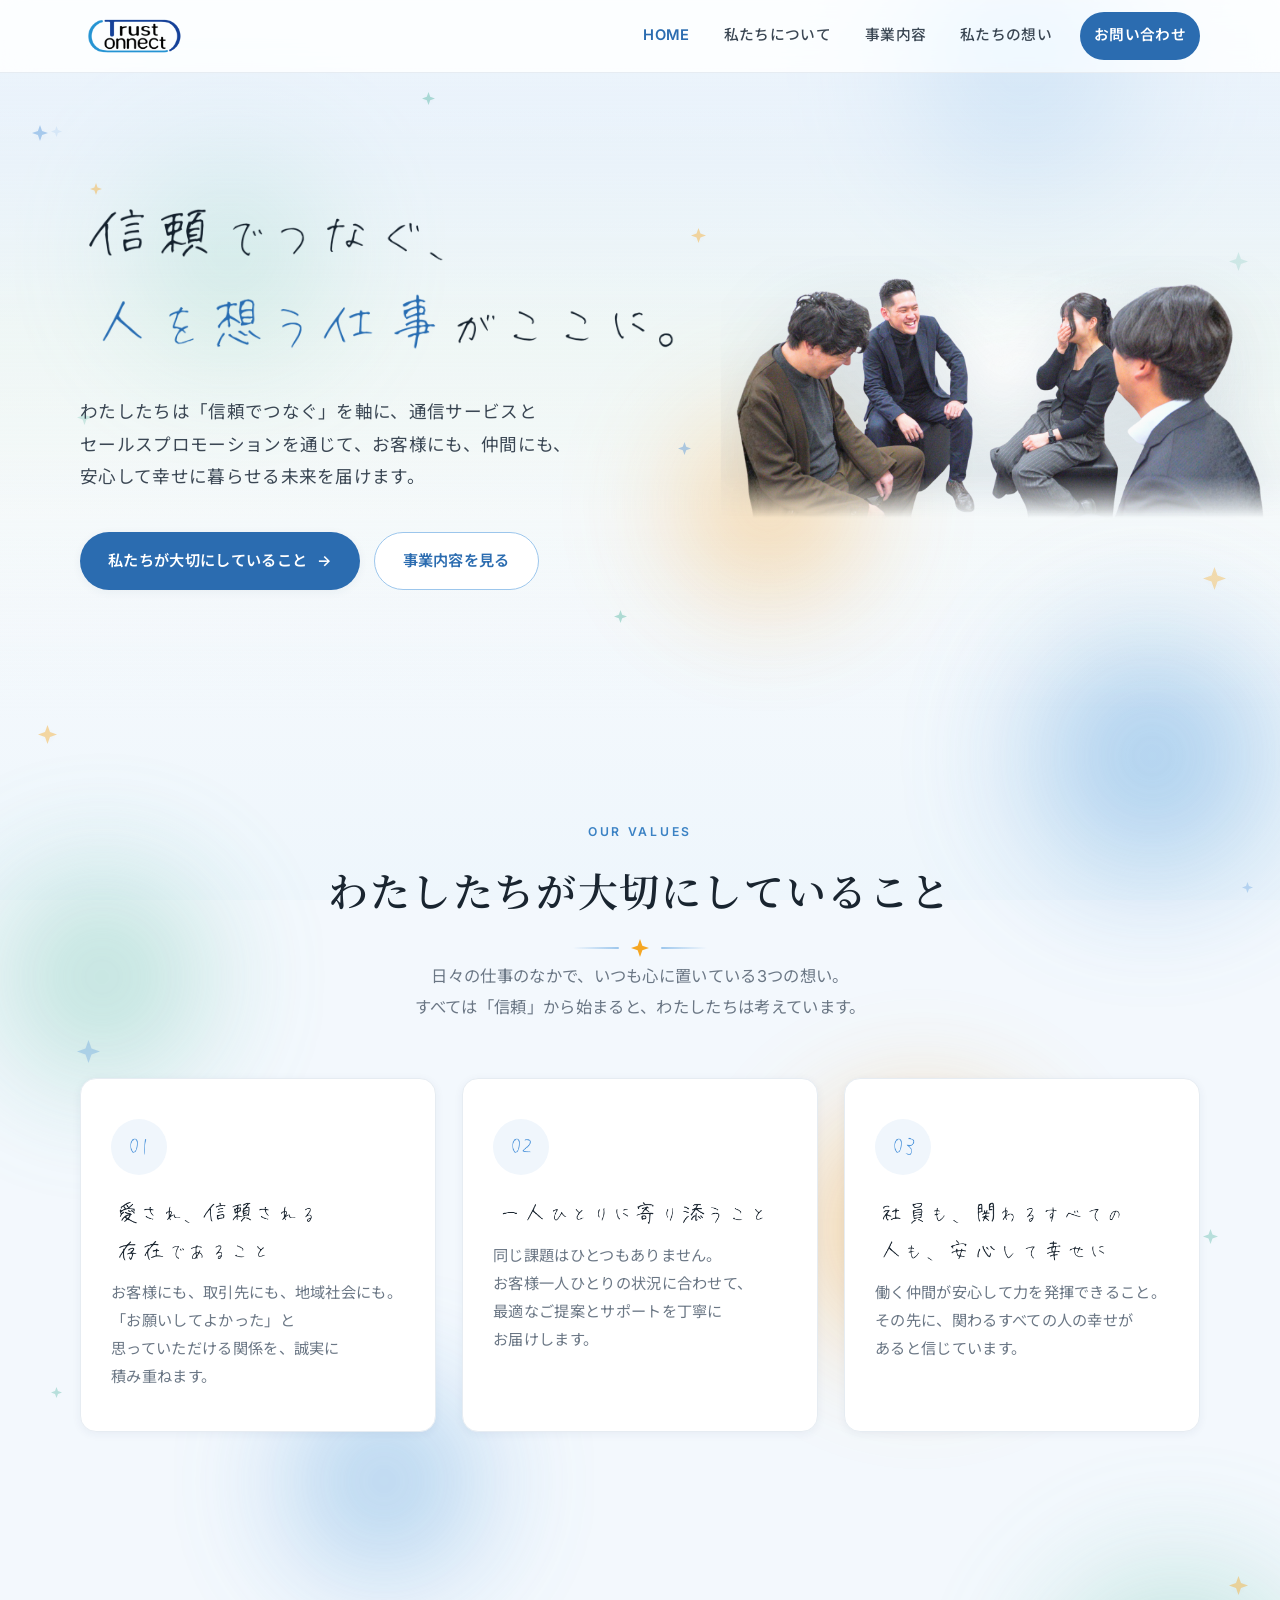
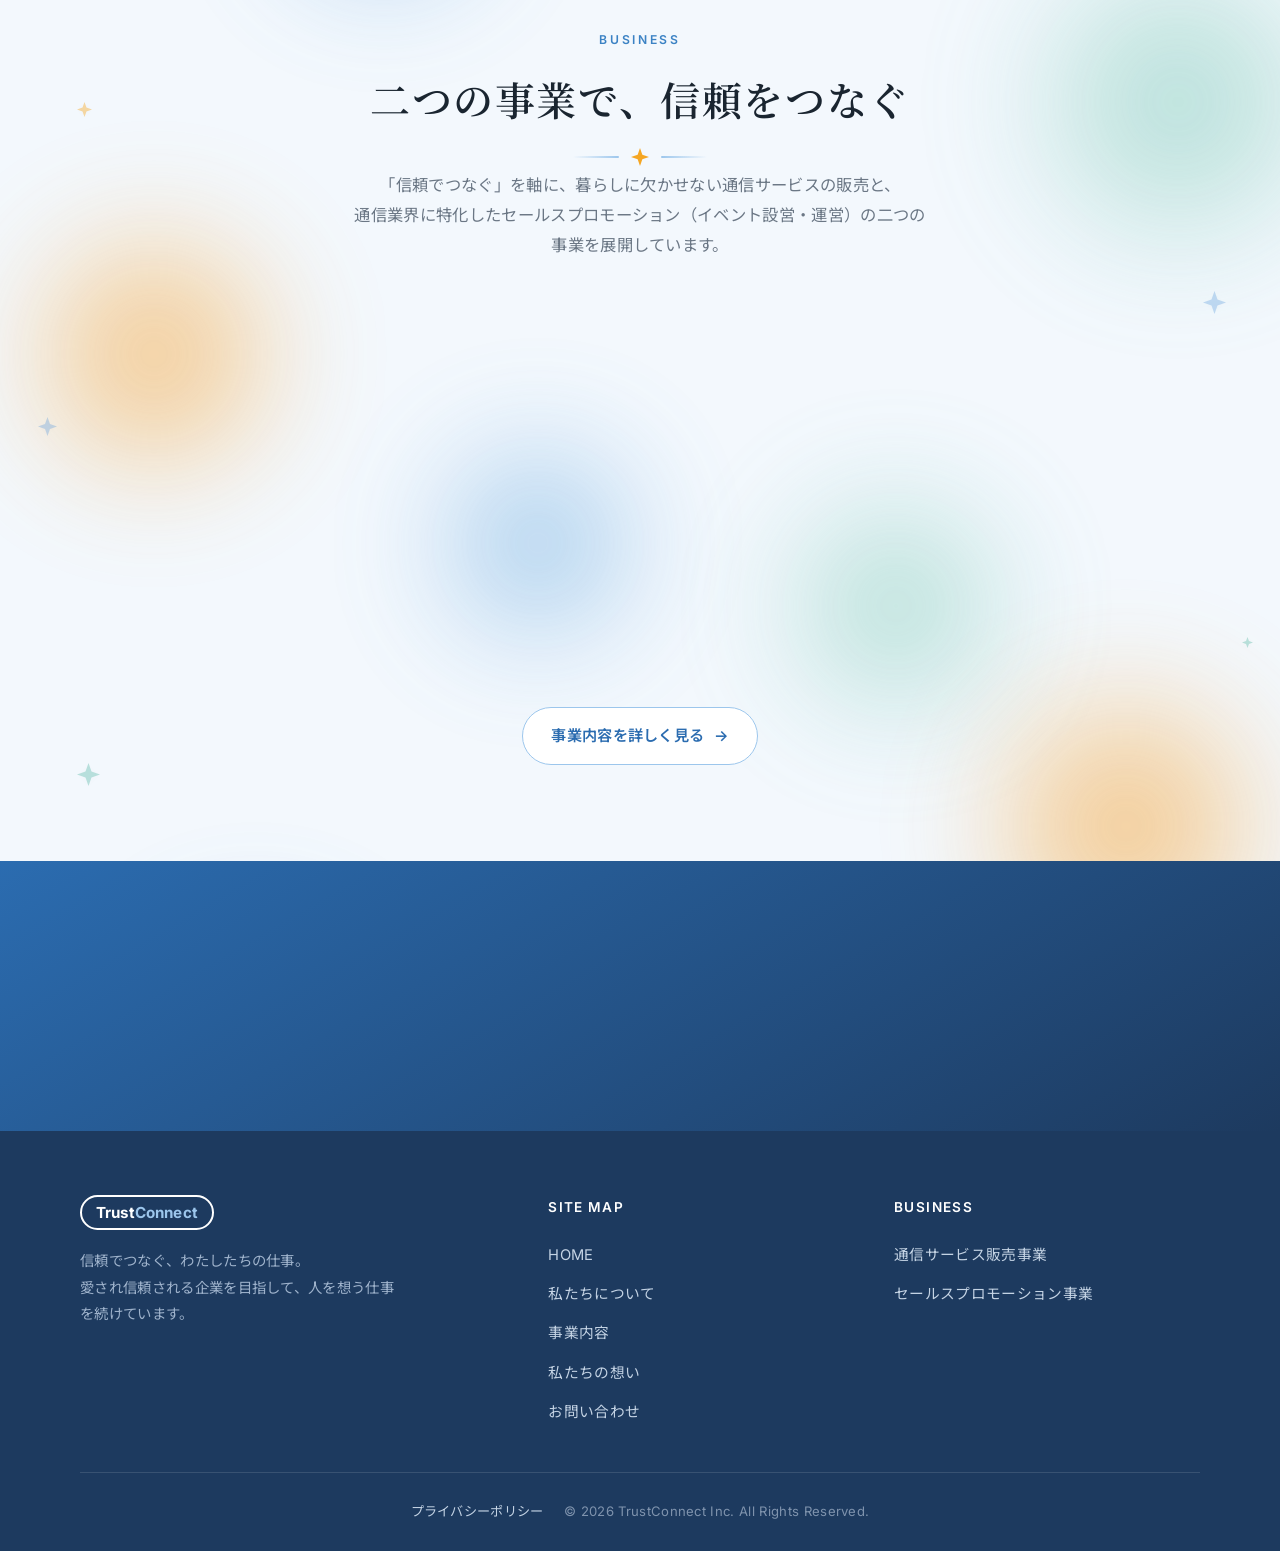
==== commit c3fb72eb: "価値観カードの手書き見出しをさらに大きく（見出し3を2行に整え均一サイズ） Co-Authored-By: Claude Opus 4.8 <noreply@anthropic.com>" ====
--- a/index.html
+++ b/index.html
@@ -93,17 +93,17 @@
     <div class="values">
       <div class="value-card reveal">
         <div class="value-num"><img src="images/num-01.png" alt="01"></div>
-        <h3><img src="images/value-title-01.png" alt="愛され、信頼される存在であること" style="width:180px"></h3>
+        <h3><img src="images/value-title-01.png" alt="愛され、信頼される存在であること" style="width:209px"></h3>
         <p>お客様にも、取引先にも、地域社会にも。「お願いしてよかった」と思っていただける関係を、誠実に積み重ねます。</p>
       </div>
       <div class="value-card reveal">
         <div class="value-num"><img src="images/num-02.png" alt="02"></div>
-        <h3><img src="images/value-title-02.png" alt="一人ひとりに寄り添うこと" style="width:238px"></h3>
+        <h3><img src="images/value-title-02.png" alt="一人ひとりに寄り添うこと" style="width:278px"></h3>
         <p>同じ課題はひとつもありません。お客様一人ひとりの状況に合わせて、最適なご提案とサポートを丁寧にお届けします。</p>
       </div>
       <div class="value-card reveal">
         <div class="value-num"><img src="images/num-03.png" alt="03"></div>
-        <h3><img src="images/value-title-03.png" alt="社員も、関わるすべての人も、安心して幸せに" style="width:275px"></h3>
+        <h3><img src="images/value-title-03.png" alt="社員も、関わるすべての人も、安心して幸せに" style="width:252px"></h3>
         <p>働く仲間が安心して力を発揮できること。その先に、関わるすべての人の幸せがあると信じています。</p>
       </div>
     </div>
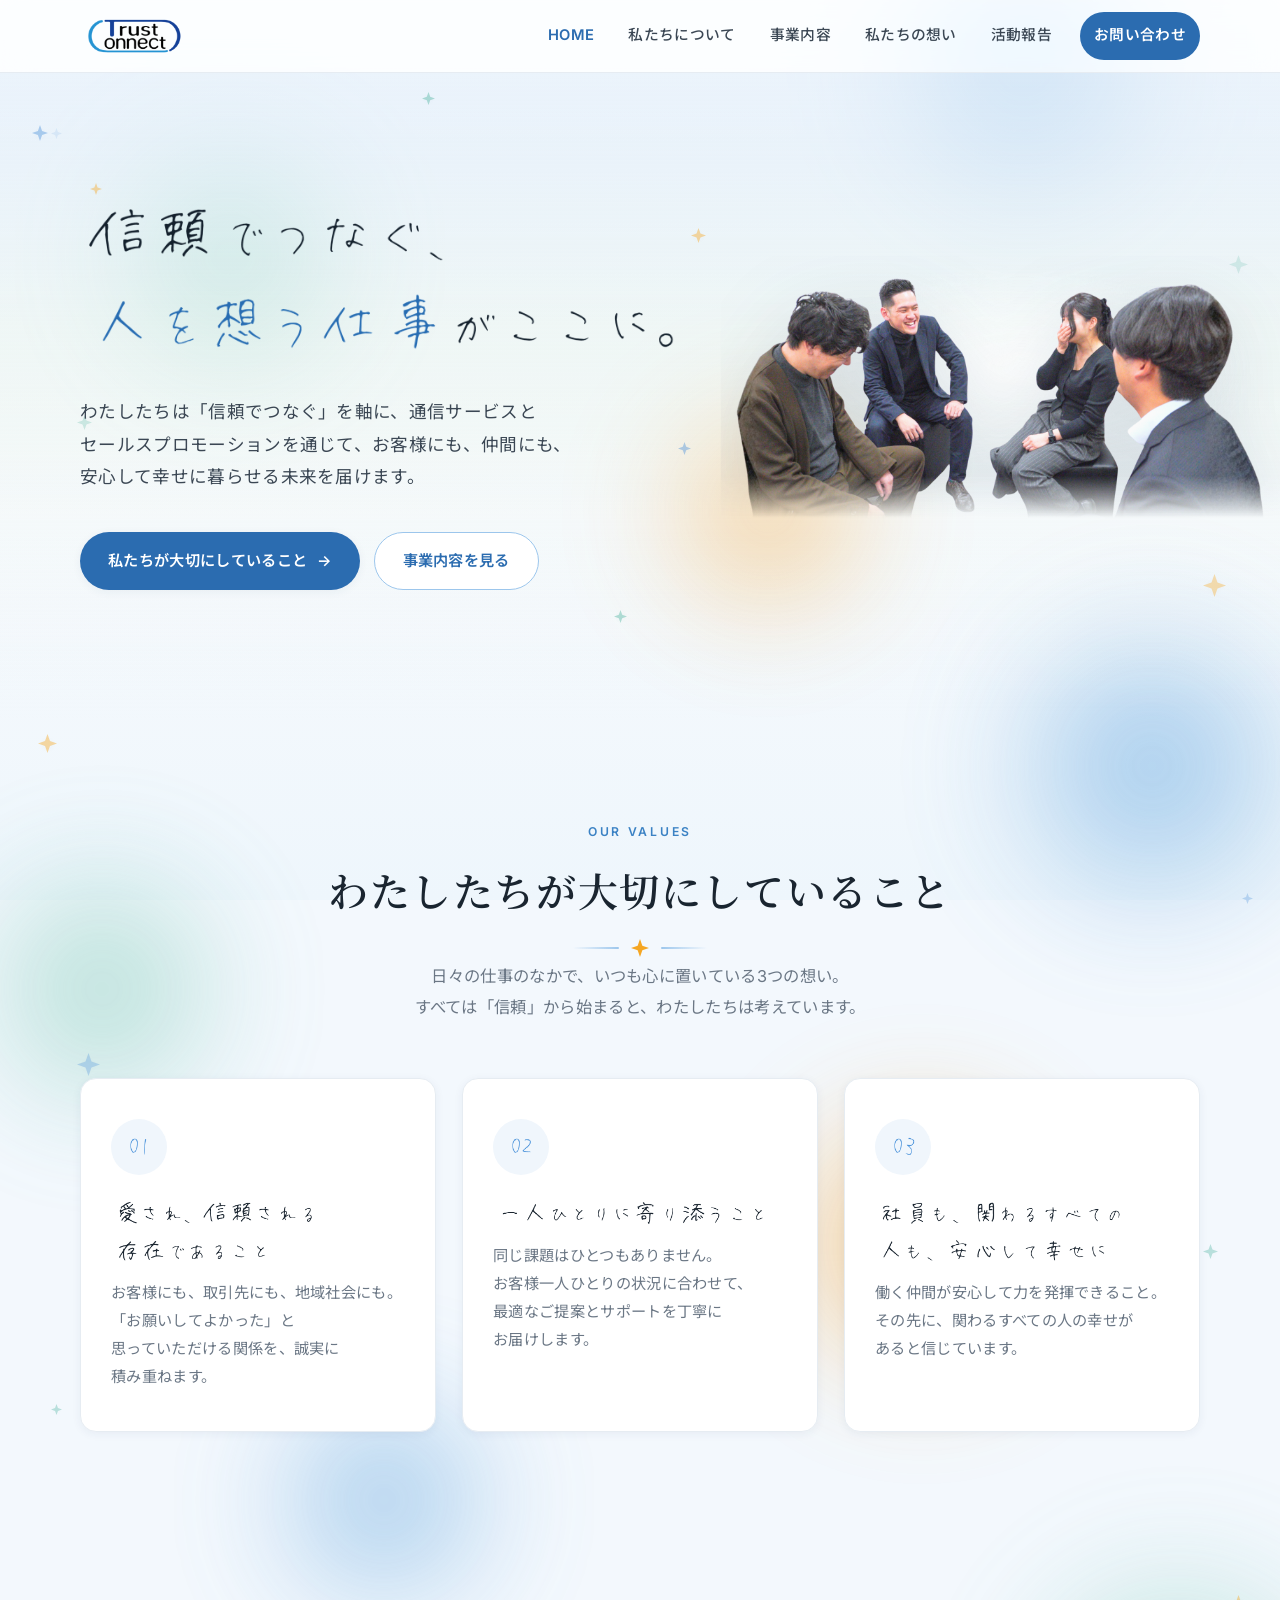
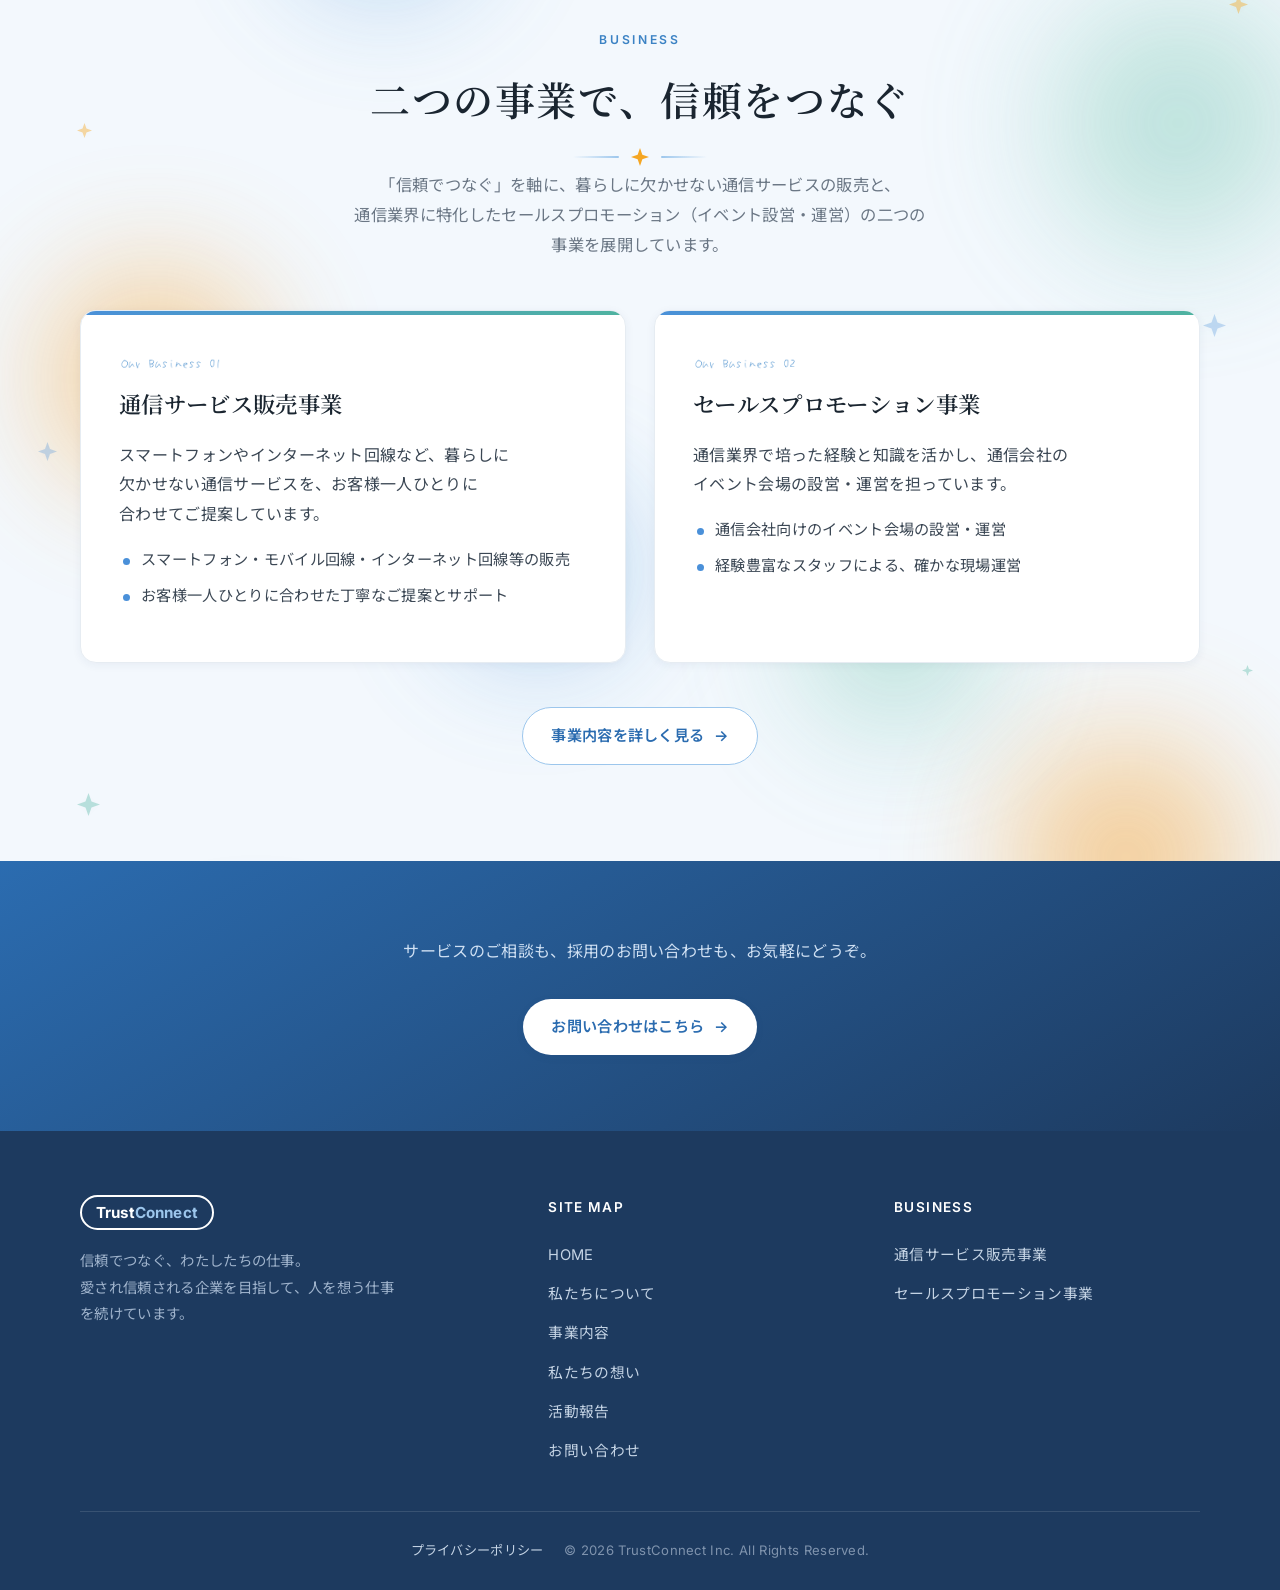
==== commit c46a28b5: "活動報告（NEWS）ページを追加：全ページのナビ・フッターにリンク、投稿テンプレ付き Co-Authored-By: Claude Opus 4.8 <noreply@anthropic.com>" ====
--- a/index.html
+++ b/index.html
@@ -47,6 +47,7 @@
       <a href="about.html">私たちについて</a>
       <a href="business.html">事業内容</a>
       <a href="vision.html">私たちの想い</a>
+      <a href="news.html">活動報告</a>
       <a href="contact.html" class="nav-cta">お問い合わせ</a>
     </nav>
   </div>
@@ -166,6 +167,7 @@
         <a href="about.html">私たちについて</a>
         <a href="business.html">事業内容</a>
         <a href="vision.html">私たちの想い</a>
+        <a href="news.html">活動報告</a>
         <a href="contact.html">お問い合わせ</a>
       </div>
       <div class="footer-col">
--- a/css/style.css
+++ b/css/style.css
@@ -411,7 +411,8 @@
 .policy-icon img { width: 34px; height: 34px; object-fit: contain; display: block; }
 /* 握手アイコンは横長のため、少し大きめに表示してバランスを揃える */
 .policy-icon img[src*="icon-trust"] { width: 46px; height: 46px; }
-.policy-item h3 { font-family: var(--serif); font-size: 1.1rem; color: var(--ink); margin: 0 0 10px; }
+.policy-item h3 { font-family: var(--serif); font-size: 1.1rem; color: var(--ink); margin: 0 0 12px; }
+.policy-item h3 img { display: block; height: auto; max-width: 100%; margin: 0 auto; }   /* 手書き見出し（画像） */
 .policy-item p { font-size: .92rem; color: var(--text-soft); margin: 0; }
 
 /* ---------- 会社概要テーブル ---------- */
@@ -432,14 +433,31 @@
 .timeline-item p { margin: 4px 0 0; color: var(--text); font-size: .96rem; }
 
 /* ---------- 想いページ（ストーリー） ---------- */
-.story { max-width: 760px; margin: 0 auto; }
-.story-block { margin-bottom: 60px; }
+.story { max-width: 1040px; margin: 0 auto; }
+/* 画像＋テキストを左右2カラム（項目ごとに左右交互） */
+.story-block {
+  display: grid; grid-template-columns: 1fr 1fr; gap: 52px; align-items: center;
+  margin-bottom: 64px;
+}
+.story-block:nth-of-type(even) .story-media { order: 2; }   /* 偶数項目は画像を右に */
+.story-media {
+  border-radius: 18px; overflow: hidden; box-shadow: var(--shadow-md);
+  aspect-ratio: 3 / 2;
+  background: linear-gradient(150deg, var(--blue-100), #e9f2fb 55%, #eff7f3);
+  display: grid; place-items: center;
+  color: var(--blue-500); font-size: .82rem; letter-spacing: .08em;
+}
+.story-media img { width: 100%; height: 100%; object-fit: cover; display: block; }
 .story-block h2 {
   font-family: var(--serif); font-weight: 600; font-size: 1.5rem; color: var(--ink);
   margin: 0 0 18px; padding-left: 18px; border-left: 4px solid var(--accent);
   line-height: 1.6;
 }
 .story-block p { margin: 0 0 16px; font-size: 1.02rem; }
+@media (max-width: 820px) {
+  .story-block { grid-template-columns: 1fr; gap: 22px; margin-bottom: 48px; }
+  .story-block:nth-of-type(even) .story-media { order: 0; }
+}
 .quote {
   font-family: var(--serif); font-size: 1.3rem; color: var(--blue-700);
   text-align: center; line-height: 1.9; margin: 70px auto; max-width: 900px;
@@ -486,6 +504,29 @@
 .contact-info .item { background: var(--bg-soft); border-radius: var(--radius); padding: 28px; text-align: center; }
 .contact-info .item .label { font-size: .8rem; letter-spacing: .12em; color: var(--blue-600); font-weight: 600; }
 .contact-info .item .val { font-family: var(--serif); font-size: 1.25rem; color: var(--ink); margin-top: 8px; }
+
+/* ---------- 活動報告（NEWS） ---------- */
+.news-list { max-width: 900px; margin: 0 auto; }
+.news-item {
+  display: grid; grid-template-columns: 300px 1fr; gap: 34px; align-items: center;
+  padding: 30px 0; border-bottom: 1px solid var(--line);
+}
+.news-item:first-of-type { padding-top: 0; }
+.news-item.no-thumb { grid-template-columns: 1fr; }   /* 写真なしの投稿 */
+.news-thumb {
+  border-radius: 14px; overflow: hidden; aspect-ratio: 4 / 3; box-shadow: var(--shadow-sm);
+  background: linear-gradient(150deg, var(--blue-100), #e9f2fb 55%, #eff7f3);
+  display: grid; place-items: center; color: var(--blue-500); font-size: .8rem; letter-spacing: .08em;
+}
+.news-thumb img { width: 100%; height: 100%; object-fit: cover; display: block; }
+.news-meta { display: flex; align-items: center; gap: 12px; margin-bottom: 10px; }
+.news-meta time { font-size: .85rem; color: var(--text-soft); font-weight: 600; letter-spacing: .04em; }
+.news-cat { font-size: .72rem; font-weight: 700; color: #fff; background: var(--blue-500); padding: 3px 11px; border-radius: 999px; letter-spacing: .04em; }
+.news-item h2 { font-family: var(--serif); font-size: 1.25rem; color: var(--ink); margin: 0 0 10px; line-height: 1.55; }
+.news-item p { margin: 0; font-size: .96rem; color: var(--text); }
+@media (max-width: 720px) {
+  .news-item { grid-template-columns: 1fr; gap: 16px; padding: 24px 0; }
+}
 
 /* ---------- CTA 帯 ---------- */
 .cta-band {
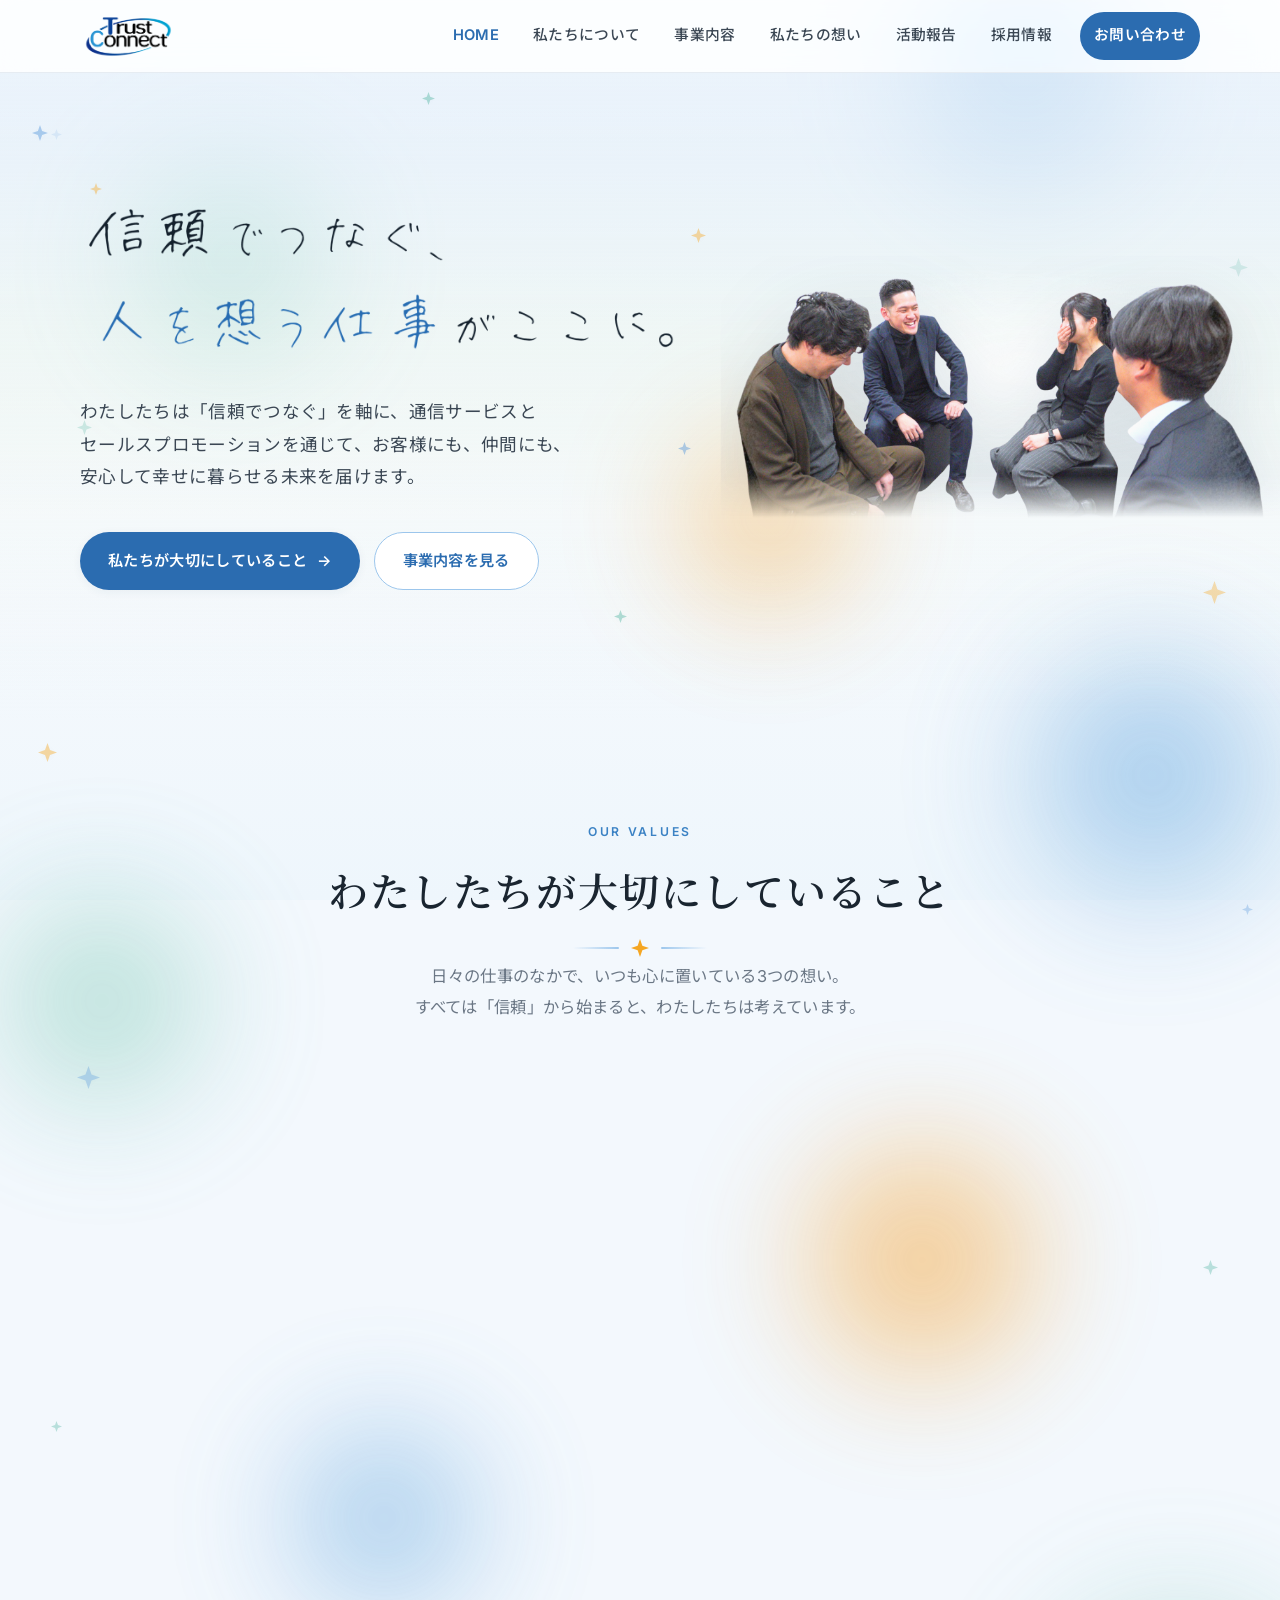
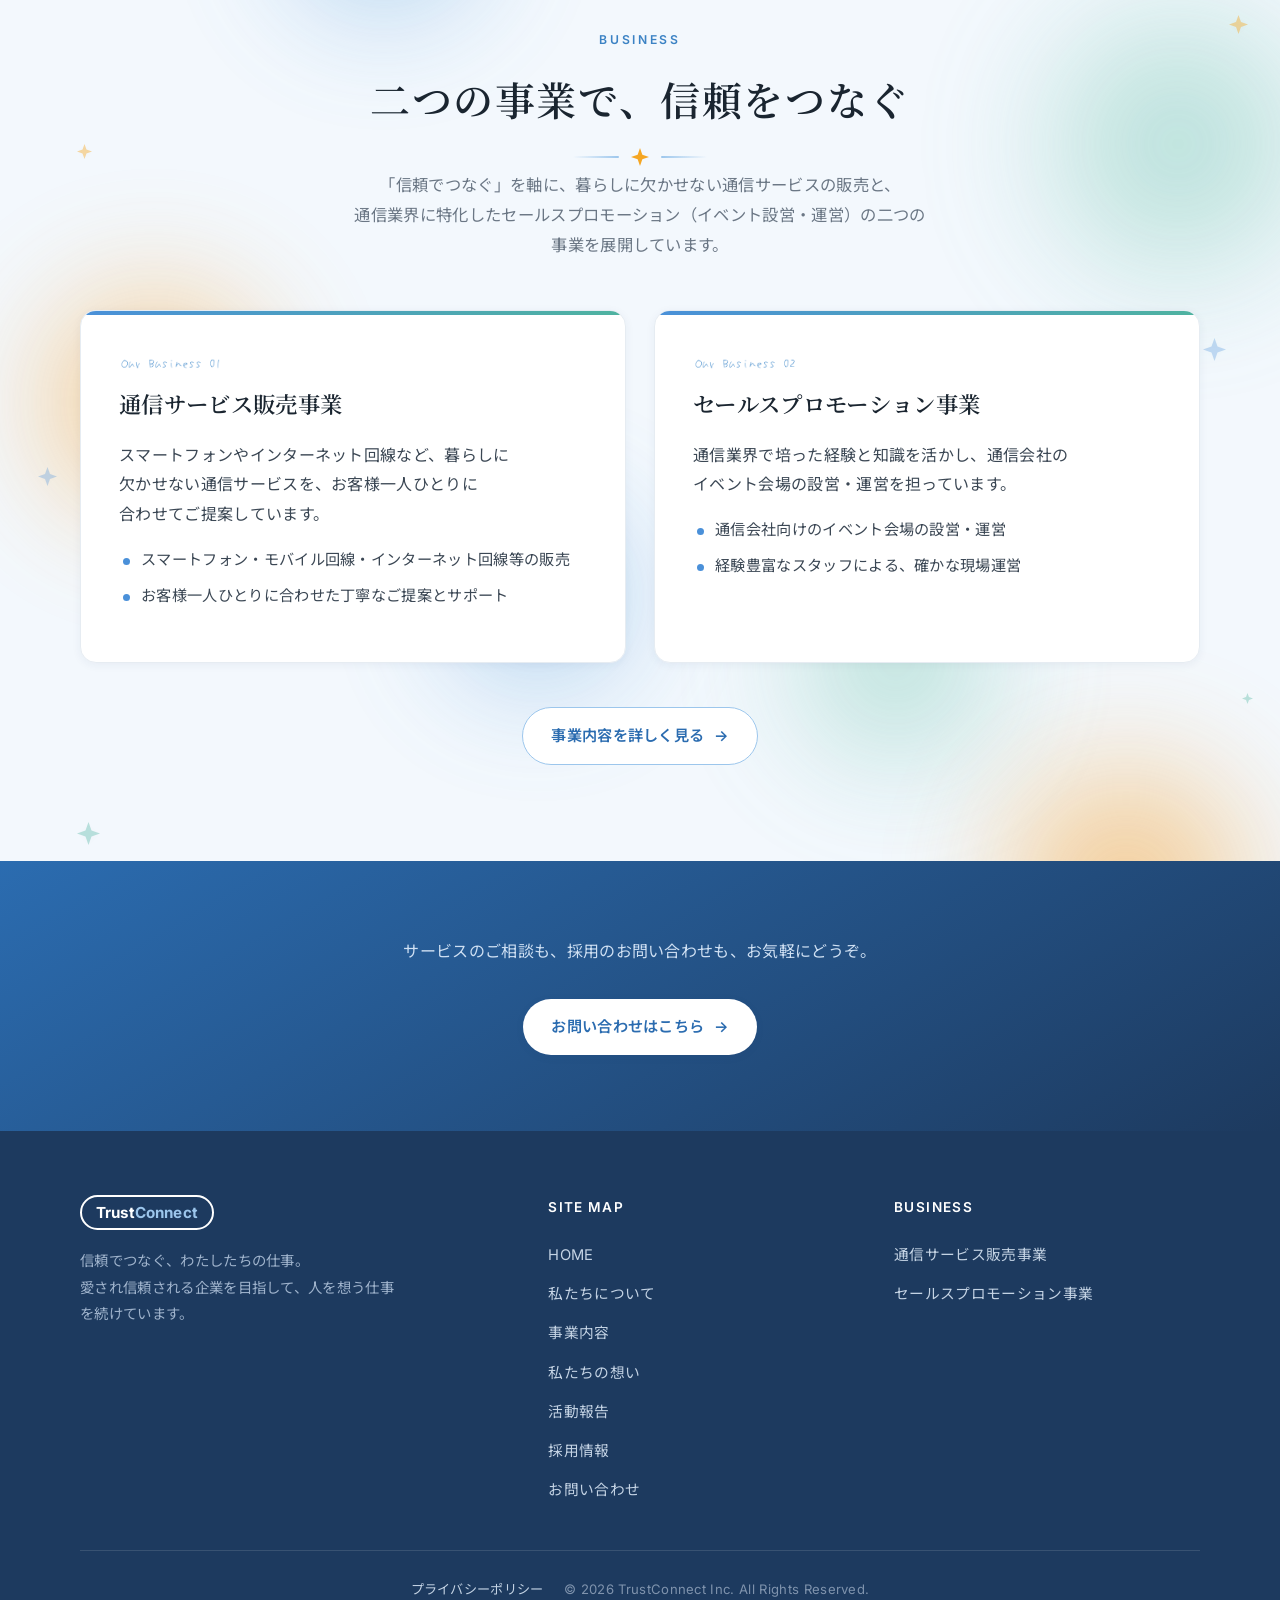
==== commit 44f01537: "採用情報ページ（recruit.html）を追加、全ページのナビ・フッター・サイトマップに反映" ====
--- a/index.html
+++ b/index.html
@@ -48,6 +48,7 @@
       <a href="business.html">事業内容</a>
       <a href="vision.html">私たちの想い</a>
       <a href="news.html">活動報告</a>
+      <a href="recruit.html">採用情報</a>
       <a href="contact.html" class="nav-cta">お問い合わせ</a>
     </nav>
   </div>
@@ -168,6 +169,7 @@
         <a href="business.html">事業内容</a>
         <a href="vision.html">私たちの想い</a>
         <a href="news.html">活動報告</a>
+        <a href="recruit.html">採用情報</a>
         <a href="contact.html">お問い合わせ</a>
       </div>
       <div class="footer-col">
--- a/css/style.css
+++ b/css/style.css
@@ -147,7 +147,7 @@
 /* ロゴ画像（テキストは読み上げ用に残し、見た目は画像に置き換え） */
 .brand-logo {
   display: inline-block;
-  width: 150px; height: 44px;
+  width: 96px; height: 50px;
   background: url("../images/logo.png") left center / contain no-repeat;
   text-indent: -9999px; overflow: hidden; white-space: nowrap;
   border: 0; padding: 0;
@@ -593,3 +593,163 @@
   .footer-grid { grid-template-columns: 1fr; gap: 28px; }
   .profile-table th { width: 130px; }
 }
+
+/* ============================================================
+   採用情報ページ（recruit.html）
+   ============================================================ */
+.center { text-align: center; }
+
+/* 魅力ポイント */
+.rec-points {
+  display: grid; grid-template-columns: repeat(3, 1fr);
+  gap: 26px; margin-top: 54px;
+}
+.rec-point {
+  position: relative;
+  background: rgba(255,255,255,.72);
+  border: 1px solid var(--line);
+  border-radius: var(--radius);
+  padding: 34px 28px 30px;
+  box-shadow: var(--shadow-sm);
+  transition: transform .3s ease, box-shadow .3s ease;
+}
+.rec-point:hover { transform: translateY(-6px); box-shadow: var(--shadow-md); }
+.rec-point-num {
+  font-family: var(--sans); font-weight: 700; font-size: 1.5rem;
+  color: var(--blue-300); letter-spacing: .04em;
+}
+.rec-point h3 {
+  font-family: var(--serif); font-weight: 600; font-size: 1.16rem;
+  color: var(--ink); margin: 10px 0 12px; letter-spacing: .03em;
+}
+.rec-point p { margin: 0; font-size: .95rem; color: var(--text-soft); line-height: 1.85; }
+
+/* 募集要項テーブル（定義リスト） */
+.jd {
+  margin: 50px auto 0; max-width: 940px;
+  background: rgba(255,255,255,.78);
+  border: 1px solid var(--line);
+  border-radius: var(--radius);
+  box-shadow: var(--shadow-sm);
+  overflow: hidden;
+}
+.jd-row { display: grid; grid-template-columns: 200px 1fr; }
+.jd-row + .jd-row { border-top: 1px solid var(--line); }
+.jd-row dt {
+  font-family: var(--sans); font-weight: 600; font-size: .95rem;
+  color: var(--blue-900); letter-spacing: .04em;
+  padding: 26px 28px; background: var(--blue-50);
+  border-right: 1px solid var(--line);
+}
+.jd-row dd {
+  margin: 0; padding: 26px 30px;
+  color: var(--text); font-size: .97rem; line-height: 1.9;
+}
+.jd-muted { color: var(--text-soft); font-size: .86rem; line-height: 1.8; }
+.jd-sub { font-weight: 600; color: var(--blue-700); margin: 0 0 10px; font-size: .9rem; }
+.jd-note-box { margin-top: 16px; padding: 18px 20px; background: var(--blue-50); border-radius: 12px; }
+.jd-hint { margin: 12px 0 0; font-size: .88rem; color: var(--text-soft); line-height: 1.85; }
+
+/* チップ（シフト例・手当・福利厚生） */
+.jd-chips { display: flex; flex-wrap: wrap; gap: 10px; margin: 0; padding: 0; list-style: none; }
+.jd-chips li {
+  font-family: var(--sans); font-size: .86rem; font-weight: 500;
+  color: var(--blue-700); background: #fff;
+  border: 1px solid var(--blue-100); border-radius: 999px;
+  padding: 7px 15px; letter-spacing: .02em;
+}
+.jd-chips.wrap li { color: var(--text); border-color: var(--line); }
+
+/* リスト */
+.jd-list { margin: 14px 0 0; padding: 0; list-style: none; }
+.jd-list li { position: relative; padding-left: 20px; margin-bottom: 8px; font-size: .93rem; line-height: 1.8; }
+.jd-list li::before {
+  content: ""; position: absolute; left: 2px; top: .68em;
+  width: 7px; height: 7px; border-radius: 50%; background: var(--blue-300);
+}
+
+/* 1日の流れ */
+.jd-flow { margin: 0; padding: 0; list-style: none; counter-reset: flow; }
+.jd-flow li {
+  position: relative; padding: 0 0 20px 34px; counter-increment: flow;
+  font-size: .95rem; line-height: 1.6;
+}
+.jd-flow li::before {
+  content: counter(flow); position: absolute; left: 0; top: -2px;
+  width: 24px; height: 24px; border-radius: 50%;
+  background: var(--blue-500); color: #fff;
+  font-family: var(--sans); font-size: .78rem; font-weight: 700;
+  display: grid; place-items: center;
+}
+.jd-flow li::after {
+  content: ""; position: absolute; left: 11px; top: 24px; bottom: 4px;
+  width: 2px; background: var(--blue-100);
+}
+.jd-flow li:last-child { padding-bottom: 0; }
+.jd-flow li:last-child::after { display: none; }
+
+/* 勤務地 */
+.store-list { display: grid; grid-template-columns: repeat(2, 1fr); gap: 16px; margin-top: 18px; }
+.store {
+  background: #fff; border: 1px solid var(--line); border-radius: 12px;
+  padding: 18px 20px;
+}
+.store h4 { margin: 0 0 8px; font-size: .98rem; color: var(--blue-900); font-weight: 600; }
+.store p { margin: 0; font-size: .86rem; color: var(--text-soft); line-height: 1.7; }
+.store-access { margin-top: 8px !important; color: var(--blue-600) !important; font-size: .82rem !important; }
+
+/* 月収イメージ */
+.income-cards { display: grid; grid-template-columns: repeat(2, 1fr); gap: 16px; margin-top: 20px; }
+.income-card {
+  background: linear-gradient(160deg, var(--blue-500), var(--blue-700));
+  color: #fff; border-radius: 14px; padding: 22px 24px;
+  box-shadow: var(--shadow-sm);
+}
+.income-when { display: block; font-size: .8rem; letter-spacing: .06em; opacity: .9; }
+.income-amount { display: block; font-family: var(--sans); font-weight: 700; font-size: 2.6rem; line-height: 1.1; margin: 6px 0 10px; }
+.income-amount small { font-size: 1rem; font-weight: 600; margin-left: 4px; }
+.income-detail { display: block; font-size: .82rem; line-height: 1.7; opacity: .95; }
+
+/* モデル年収 */
+.model-income { display: grid; grid-template-columns: repeat(3, 1fr); gap: 14px; margin-top: 18px; }
+.model-item {
+  text-align: center; background: #fff; border: 1px solid var(--blue-100);
+  border-radius: 12px; padding: 18px 12px;
+}
+.model-y { display: block; font-family: var(--sans); font-weight: 700; font-size: 1.7rem; color: var(--blue-700); }
+.model-y small { font-size: .8rem; margin-left: 2px; }
+.model-exp { display: block; font-size: .82rem; color: var(--text-soft); margin-top: 4px; }
+
+/* キャリアアップ */
+.rec-career {
+  display: grid; grid-template-columns: 1.3fr 1fr; gap: 40px; align-items: center;
+  background: rgba(255,255,255,.78);
+  border: 1px solid var(--line); border-radius: var(--radius);
+  box-shadow: var(--shadow-sm); padding: 46px 44px;
+}
+.rec-career-head p { margin: 0; color: var(--text-soft); font-size: .96rem; line-height: 1.95; }
+.rec-career-examples { display: grid; gap: 16px; }
+.career-ex {
+  background: linear-gradient(160deg, #fff, var(--blue-50));
+  border: 1px solid var(--blue-100); border-radius: 14px; padding: 22px 24px;
+}
+.career-ex-label {
+  display: inline-block; font-family: var(--sans); font-size: .72rem; font-weight: 600;
+  letter-spacing: .12em; color: var(--accent); margin-bottom: 8px;
+}
+.career-ex p { margin: 0; font-size: 1.05rem; color: var(--ink); line-height: 1.6; }
+.career-ex strong { color: var(--blue-700); }
+
+/* レスポンシブ */
+@media (max-width: 860px) {
+  .rec-points { grid-template-columns: 1fr; }
+  .rec-career { grid-template-columns: 1fr; gap: 28px; padding: 34px 26px; }
+}
+@media (max-width: 720px) {
+  .jd-row { grid-template-columns: 1fr; }
+  .jd-row dt { border-right: 0; border-bottom: 1px solid var(--line); padding: 16px 22px; }
+  .jd-row dd { padding: 20px 22px; }
+  .store-list { grid-template-columns: 1fr; }
+  .income-cards { grid-template-columns: 1fr; }
+  .model-income { grid-template-columns: 1fr; }
+}
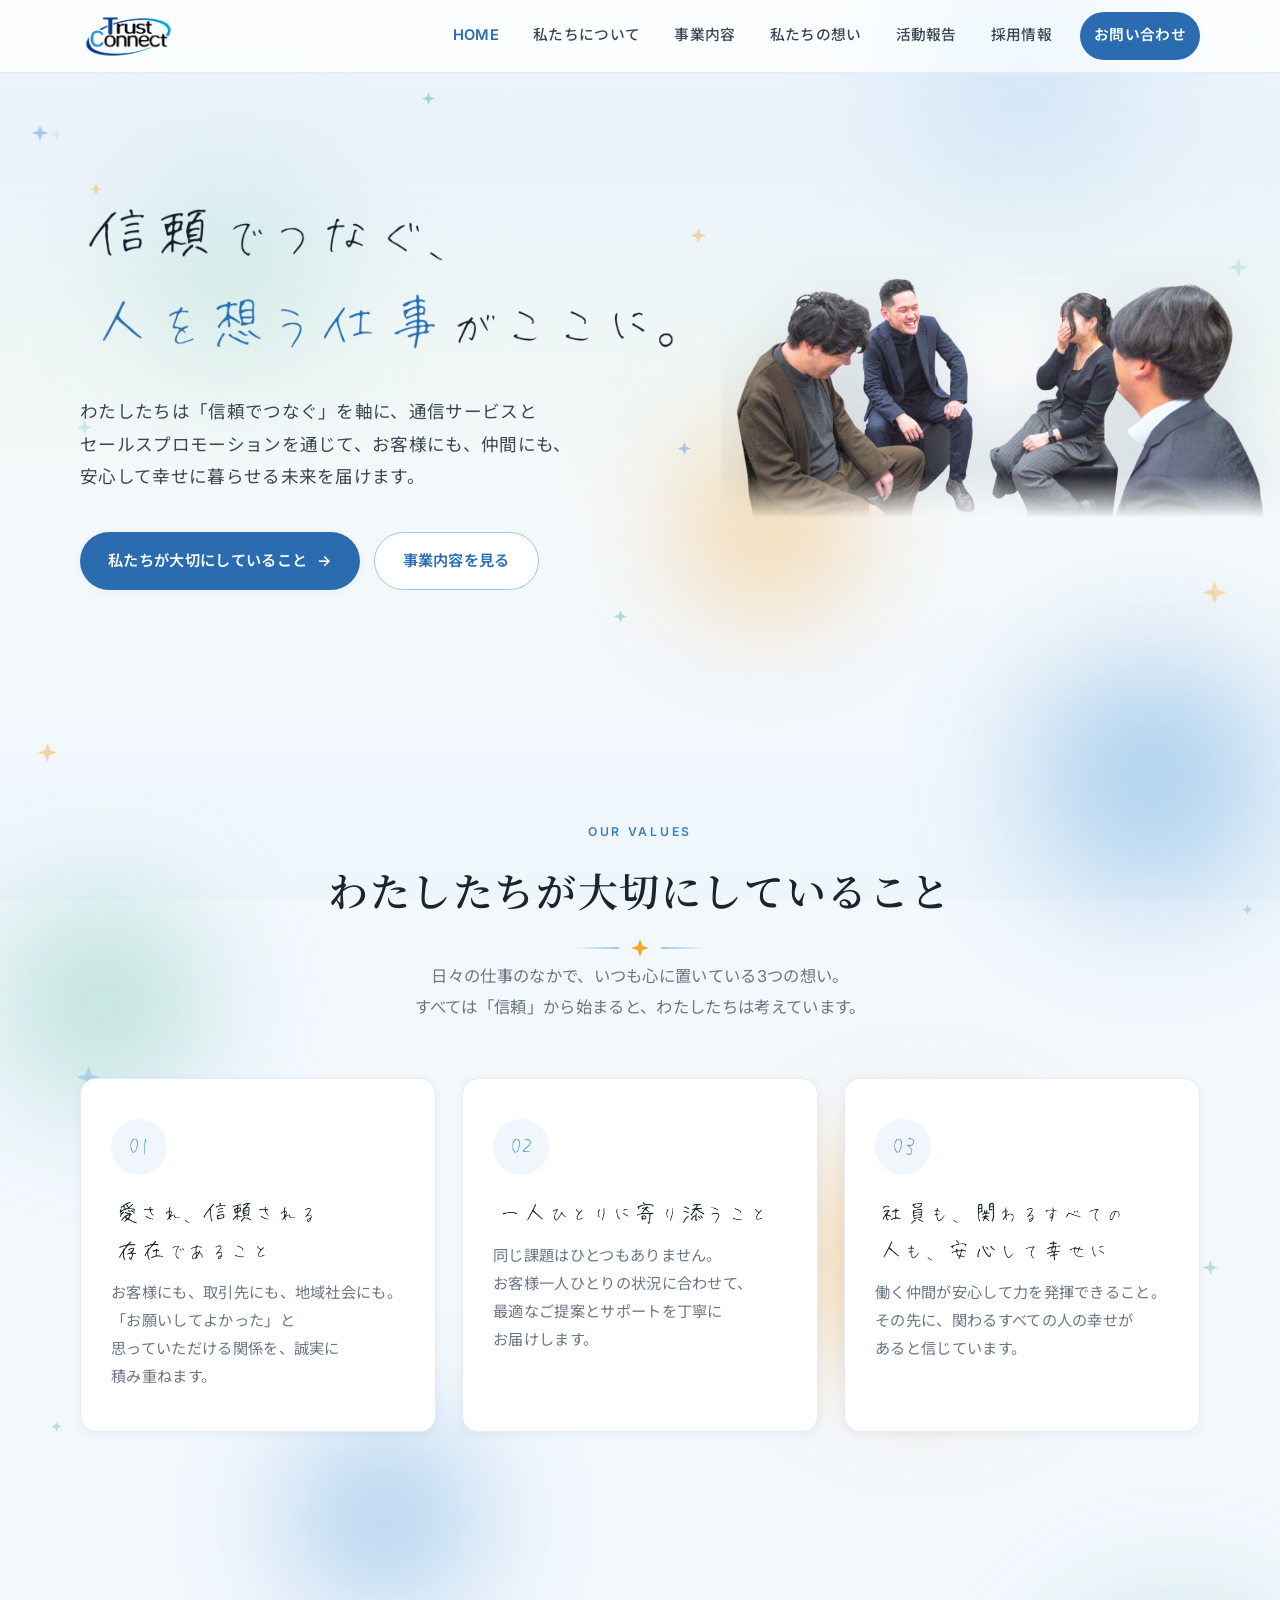
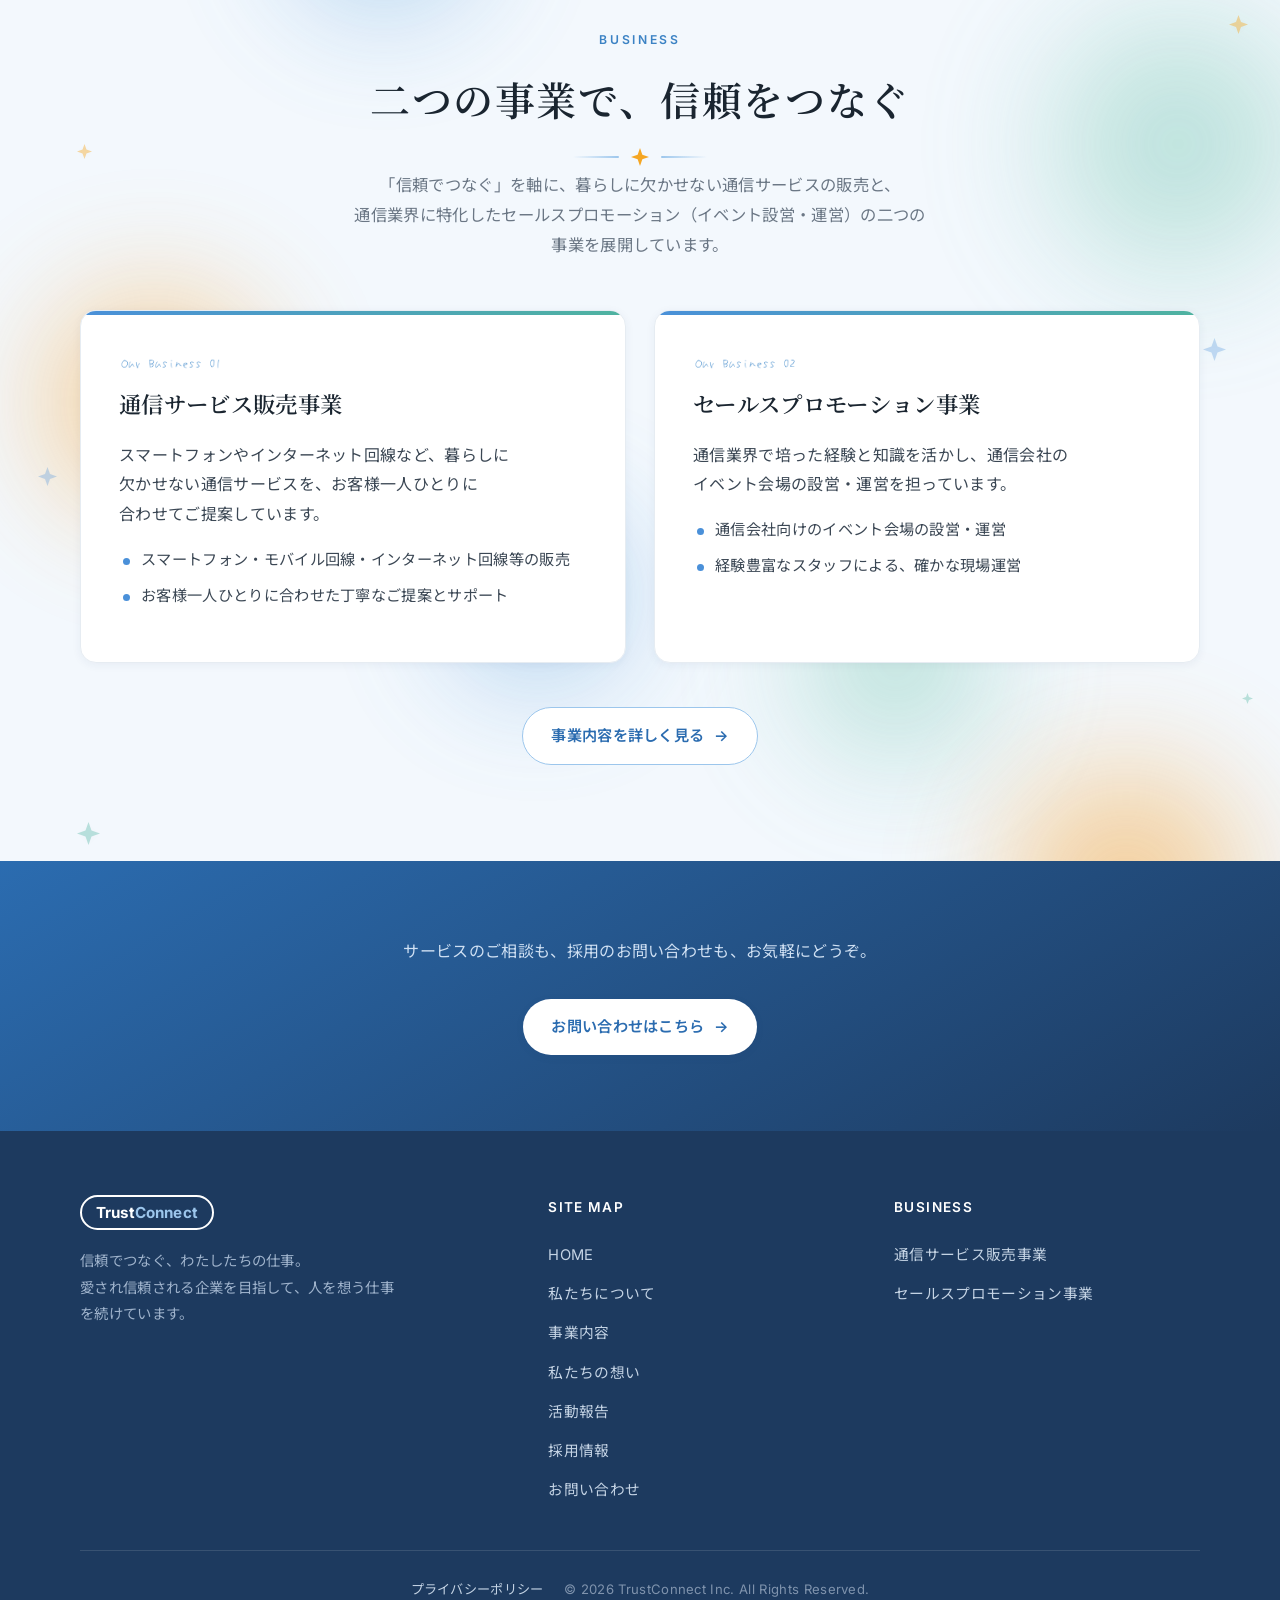
==== commit d90ac874: "SEO対応: 全ページにcanonical・OGP・favicon追加、構造化データ拡充、サイトマップ更新 - 全8ページに canonical URL と OGP（og:url / og:image" ====
--- a/index.html
+++ b/index.html
@@ -5,19 +5,31 @@
 <meta name="viewport" content="width=device-width, initial-scale=1.0">
 <title>TrustConnect株式会社｜信頼でつなぐ、わたしたちの仕事。</title>
 <meta name="description" content="TrustConnect株式会社（トラストコネクト）は「信頼でつなぐ」を軸に、通信サービスの販売事業とセールスプロモーション事業を展開しています。愛され信頼される企業を目指して。">
+<link rel="canonical" href="https://trust-y107.github.io/trustconnect/">
 <meta property="og:title" content="TrustConnect株式会社（トラストコネクト）">
 <meta property="og:description" content="信頼でつなぐ、わたしたちの仕事。通信サービス販売・セールスプロモーション（イベント設営・運営）のTrustConnect株式会社（トラストコネクト）。">
 <meta property="og:type" content="website">
+<meta property="og:url" content="https://trust-y107.github.io/trustconnect/">
 <meta property="og:site_name" content="TrustConnect株式会社">
+<meta property="og:image" content="https://trust-y107.github.io/trustconnect/images/ogp.jpg">
+<meta property="og:locale" content="ja_JP">
+<meta name="twitter:card" content="summary_large_image">
+<link rel="icon" href="https://trust-y107.github.io/trustconnect/images/logo.png">
 <script type="application/ld+json">
 {
   "@context": "https://schema.org",
   "@type": "Organization",
   "name": "TrustConnect株式会社",
   "alternateName": ["トラストコネクト", "TrustConnect", "トラストコネクト株式会社"],
+  "description": "「信頼でつなぐ」を軸に、通信サービス販売事業とセールスプロモーション事業を展開する企業です。",
   "url": "https://trust-y107.github.io/trustconnect/",
   "logo": "https://trust-y107.github.io/trustconnect/images/logo.png",
+  "image": "https://trust-y107.github.io/trustconnect/images/ogp.jpg",
   "foundingDate": "2020-09",
+  "founder": {
+    "@type": "Person",
+    "name": "山崎 智弘"
+  },
   "address": {
     "@type": "PostalAddress",
     "addressCountry": "JP",
@@ -26,6 +38,16 @@
     "streetAddress": "旭通４丁目１番３"
   },
   "email": "info@trust-effort.co.jp"
+}
+</script>
+<script type="application/ld+json">
+{
+  "@context": "https://schema.org",
+  "@type": "WebSite",
+  "name": "TrustConnect株式会社",
+  "alternateName": "トラストコネクト",
+  "url": "https://trust-y107.github.io/trustconnect/",
+  "inLanguage": "ja"
 }
 </script>
 <link rel="preconnect" href="https://fonts.googleapis.com">
--- a/css/style.css
+++ b/css/style.css
@@ -708,7 +708,7 @@
 .income-when { display: block; font-size: .8rem; letter-spacing: .06em; opacity: .9; }
 .income-amount { display: block; font-family: var(--sans); font-weight: 700; font-size: 2.6rem; line-height: 1.1; margin: 6px 0 10px; }
 .income-amount small { font-size: 1rem; font-weight: 600; margin-left: 4px; }
-.income-detail { display: block; font-size: .82rem; line-height: 1.7; opacity: .95; }
+.income-detail { display: block; font-size: .68rem; letter-spacing: -.01em; line-height: 1.6; opacity: .95; }
 
 /* モデル年収 */
 .model-income { display: grid; grid-template-columns: repeat(3, 1fr); gap: 14px; margin-top: 18px; }
@@ -727,6 +727,7 @@
   border: 1px solid var(--line); border-radius: var(--radius);
   box-shadow: var(--shadow-sm); padding: 46px 44px;
 }
+.rec-career-head .section-title { font-size: clamp(1.45rem, 1rem + 1.7vw, 1.95rem); letter-spacing: .01em; }
 .rec-career-head p { margin: 0; color: var(--text-soft); font-size: .96rem; line-height: 1.95; }
 .rec-career-examples { display: grid; gap: 16px; }
 .career-ex {
